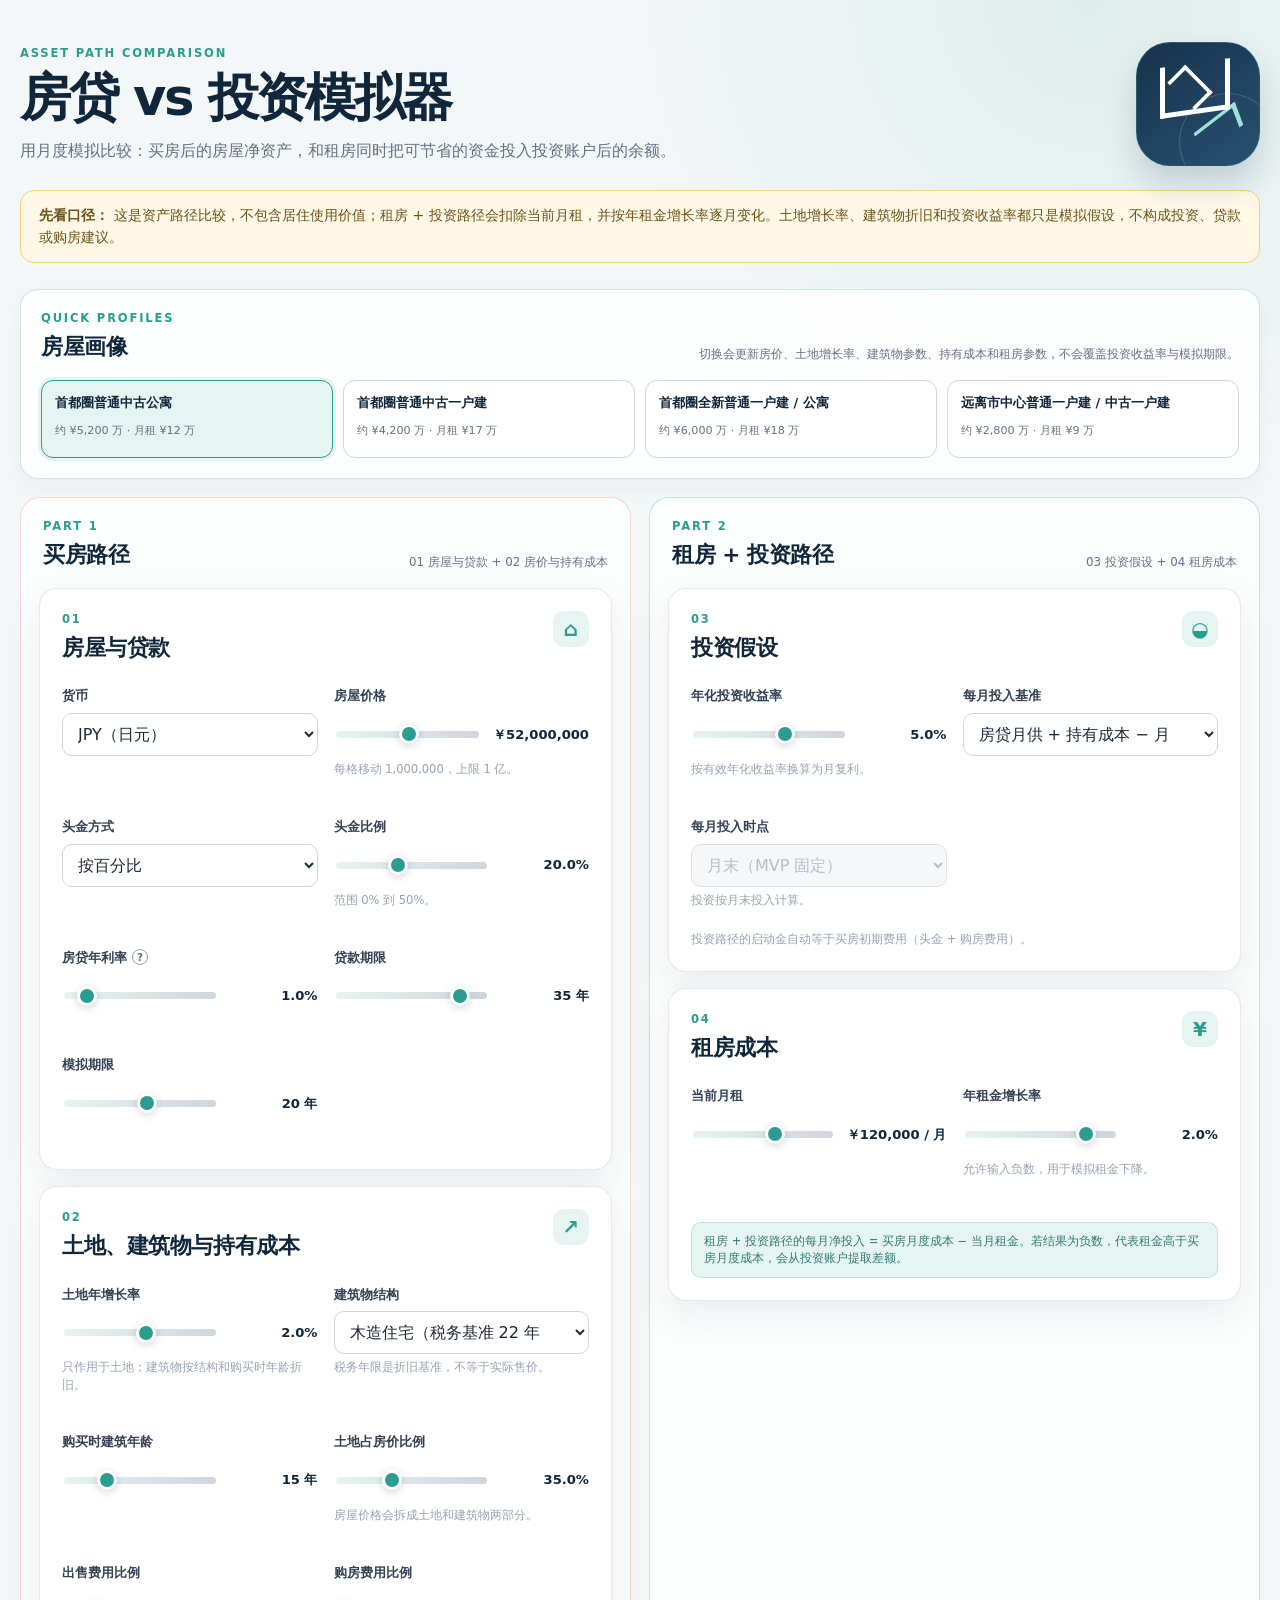
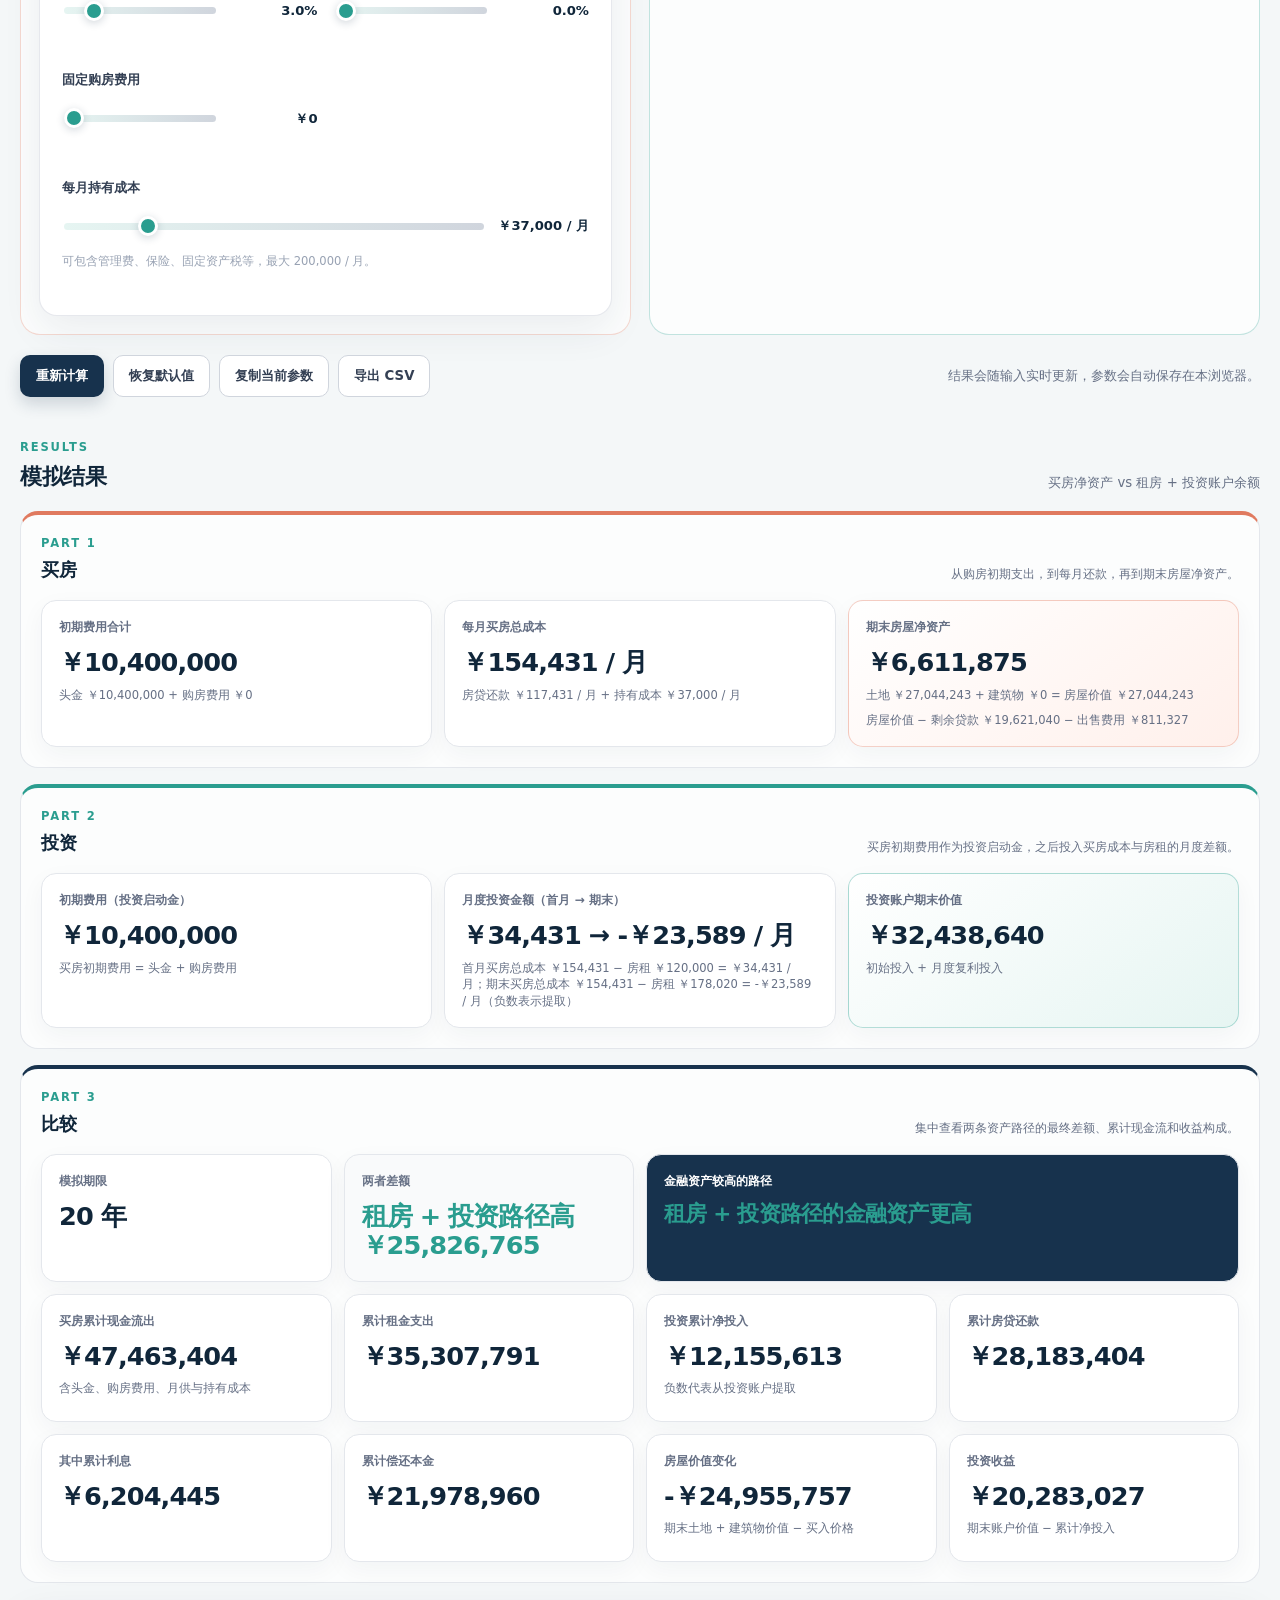
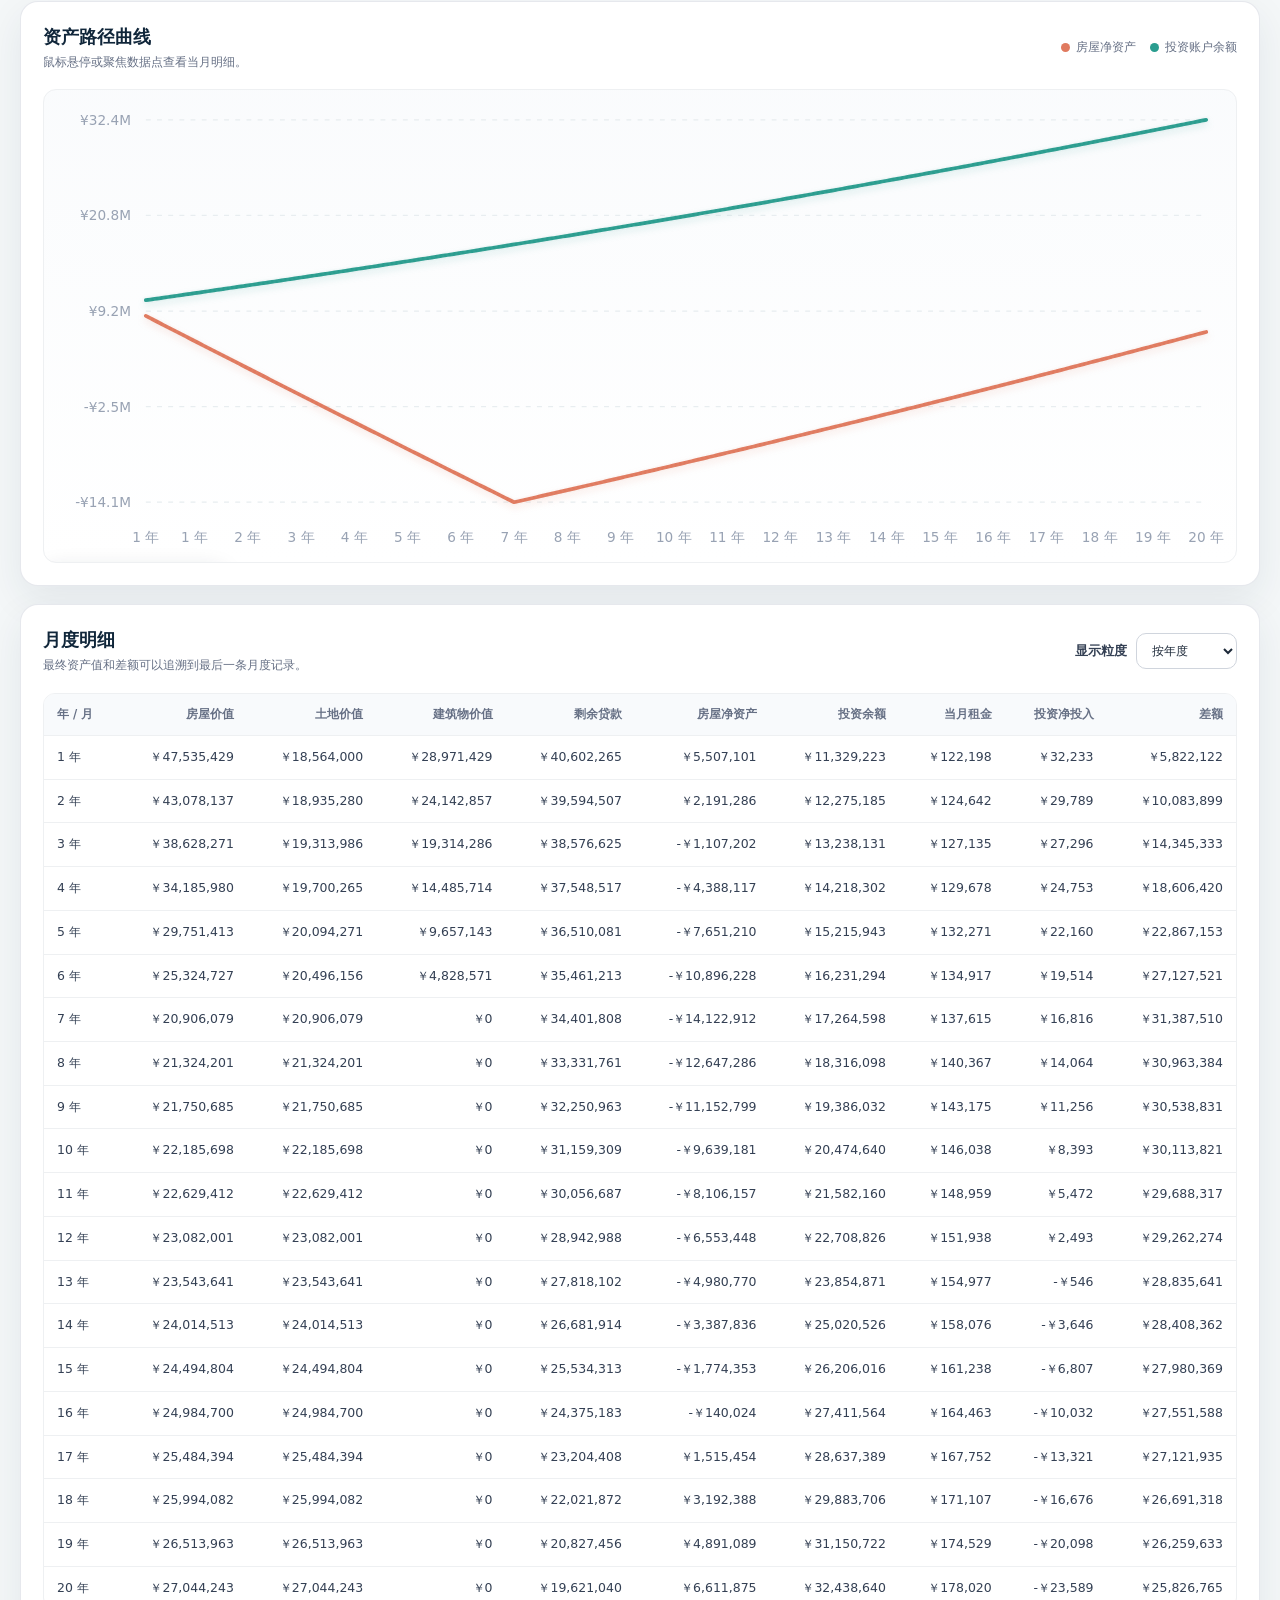
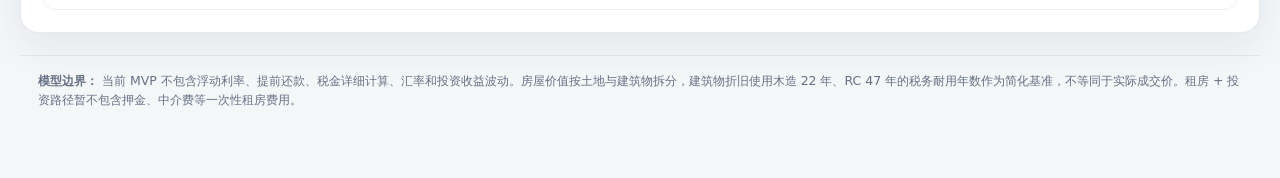
==== mortgage-investment-comparator/index.html @ 186bafa1 "Add initial styles for mortgage investment comparator application" ====
<!doctype html>
<html lang="zh-CN">
  <head>
    <meta charset="UTF-8" />
    <meta name="viewport" content="width=device-width, initial-scale=1" />
    <meta
      name="description"
      content="比较买房后房屋净资产与投资账户余额的月度模拟器。"
    />
    <title>房贷 vs 投资模拟器</title>
    <link rel="stylesheet" href="./styles.css" />
  </head>
  <body>
    <main class="app-shell">
      <header class="hero">
        <div>
          <p class="eyebrow">ASSET PATH COMPARISON</p>
          <h1>房贷 vs 投资模拟器</h1>
          <p class="hero-copy">
            用月度模拟比较：买房后的房屋净资产，和租房同时把可节省的资金投入投资账户后的余额。
          </p>
        </div>
        <div class="hero-mark" aria-hidden="true">
          <span class="hero-mark-house"></span>
          <span class="hero-mark-chart"></span>
        </div>
      </header>

      <section class="notice" aria-label="使用说明">
        <strong>先看口径：</strong>
        这是资产路径比较，不包含居住使用价值；租房 + 投资路径会扣除当前月租，并按年租金增长率逐月变化。土地增长率、建筑物折旧和投资收益率都只是模拟假设，不构成投资、贷款或购房建议。
      </section>

      <section class="profile-panel" aria-labelledby="profile-heading">
        <div class="profile-heading">
          <div>
            <p class="section-kicker">QUICK PROFILES</p>
            <h2 id="profile-heading">房屋画像</h2>
          </div>
          <p>切换会更新房价、土地增长率、建筑物参数、持有成本和租房参数，不会覆盖投资收益率与模拟期限。</p>
        </div>
        <div class="profile-buttons">
          <button class="profile-button active" type="button" data-profile-id="metro-used-condo">
            <strong>首都圈普通中古公寓</strong>
            <small>约 ¥5,200 万 · 月租 ¥12 万</small>
          </button>
          <button class="profile-button" type="button" data-profile-id="metro-used-house">
            <strong>首都圈普通中古一户建</strong>
            <small>约 ¥4,200 万 · 月租 ¥17 万</small>
          </button>
          <button class="profile-button" type="button" data-profile-id="metro-new-home">
            <strong>首都圈全新普通一户建 / 公寓</strong>
            <small>约 ¥6,000 万 · 月租 ¥18 万</small>
          </button>
          <button class="profile-button" type="button" data-profile-id="outer-suburban-house">
            <strong>远离市中心普通一户建 / 中古一户建</strong>
            <small>约 ¥2,800 万 · 月租 ¥9 万</small>
          </button>
        </div>
      </section>

      <form id="simulator-form" class="simulator-form" novalidate>
        <div class="comparison-grid">
          <section class="comparison-part comparison-part-buy">
            <div class="comparison-part-heading">
              <div>
                <p class="section-kicker">PART 1</p>
                <h2>买房路径</h2>
              </div>
              <p>01 房屋与贷款 + 02 房价与持有成本</p>
            </div>
            <div class="part-panels">
          <section class="panel">
            <div class="panel-heading">
              <div>
                <p class="section-kicker">01</p>
                <h2>房屋与贷款</h2>
              </div>
              <span class="panel-icon" aria-hidden="true">⌂</span>
            </div>

            <div class="field-grid two-columns">
              <div class="field">
                <label for="currency">货币</label>
                <select id="currency">
                  <option value="JPY">JPY（日元）</option>
                  <option value="USD">USD（美元）</option>
                  <option value="EUR">EUR（欧元）</option>
                </select>
                <p class="field-error" id="error-currency"></p>
              </div>

              <div class="field">
                <label for="housePrice">房屋价格</label>
                <div class="range-control">
                  <input id="housePrice" type="range" min="1000000" max="100000000" step="1000000" value="52000000" />
                  <output id="housePrice-output">¥52,000,000</output>
                </div>
                <p class="field-hint">每格移动 1,000,000，上限 1 亿。</p>
                <p class="field-error" id="error-housePrice"></p>
              </div>

              <div class="field">
                <label for="downPaymentMode">头金方式</label>
                <select id="downPaymentMode">
                  <option value="percentage">按百分比</option>
                  <option value="fixed">固定金额</option>
                </select>
                <p class="field-error" id="error-downPaymentMode"></p>
              </div>

              <div class="field" id="percentage-field">
                <label for="downPaymentPercentage">头金比例</label>
                <div class="range-control">
                  <input id="downPaymentPercentage" type="range" min="0" max="50" step="1" value="20" />
                  <output id="downPaymentPercentage-output">20%</output>
                </div>
                <p class="field-hint">范围 0% 到 50%。</p>
                <p class="field-error" id="error-downPaymentPercentage"></p>
              </div>

              <div class="field hidden" id="fixed-field">
                <label for="downPaymentAmount">头金金额</label>
                <div class="range-control">
                  <input id="downPaymentAmount" type="range" min="0" max="500000000" step="1000000" value="10000000" disabled />
                  <output id="downPaymentAmount-output">¥10,000,000</output>
                </div>
                <p class="field-error" id="error-downPaymentAmount"></p>
              </div>

              <div class="field">
                <label for="mortgageAnnualRate">
                  房贷年利率
                  <span class="help" title="按常见名义年利率处理：月利率 = 年利率 ÷ 12。">?</span>
                </label>
                <div class="range-control">
                  <input id="mortgageAnnualRate" type="range" min="0" max="10" step="0.1" value="1" />
                  <output id="mortgageAnnualRate-output">1.0%</output>
                </div>
                <p class="field-error" id="error-mortgageAnnualRate"></p>
              </div>

              <div class="field">
                <label for="loanTermYears">贷款期限</label>
                <div class="range-control">
                  <input id="loanTermYears" type="range" min="1" max="40" step="1" value="35" />
                  <output id="loanTermYears-output">35 年</output>
                </div>
                <p class="field-error" id="error-loanTermYears"></p>
              </div>

              <div class="field">
                <label for="horizonYears">模拟期限</label>
                <div class="range-control">
                  <input id="horizonYears" type="range" min="1" max="40" step="1" value="20" />
                  <output id="horizonYears-output">20 年</output>
                </div>
                <p class="field-error" id="error-horizonYears"></p>
              </div>
            </div>
          </section>

          <section class="panel">
            <div class="panel-heading">
              <div>
                <p class="section-kicker">02</p>
                <h2>土地、建筑物与持有成本</h2>
              </div>
              <span class="panel-icon" aria-hidden="true">↗</span>
            </div>

            <div class="field-grid two-columns">
              <div class="field">
                <label for="landAnnualGrowthRate">土地年增长率</label>
                <div class="range-control">
                  <input id="landAnnualGrowthRate" type="range" min="-20" max="20" step="0.1" value="2" />
                  <output id="landAnnualGrowthRate-output">2.0%</output>
                </div>
                <p class="field-hint">只作用于土地；建筑物按结构和购买时年龄折旧。</p>
                <p class="field-error" id="error-landAnnualGrowthRate"></p>
              </div>

              <div class="field">
                <label for="buildingStructure">建筑物结构</label>
                <select id="buildingStructure">
                  <option value="wood">木造住宅（税务基准 22 年）</option>
                  <option value="rc">RC 住宅（税务基准 47 年）</option>
                </select>
                <p class="field-hint">税务年限是折旧基准，不等于实际售价。</p>
                <p class="field-error" id="error-buildingStructure"></p>
              </div>

              <div class="field">
                <label for="buildingAgeYears">购买时建筑年龄</label>
                <div class="range-control">
                  <input id="buildingAgeYears" type="range" min="0" max="60" step="1" value="15" />
                  <output id="buildingAgeYears-output">15 年</output>
                </div>
                <p class="field-error" id="error-buildingAgeYears"></p>
              </div>

              <div class="field">
                <label for="landSharePercentage">土地占房价比例</label>
                <div class="range-control">
                  <input id="landSharePercentage" type="range" min="0" max="100" step="1" value="35" />
                  <output id="landSharePercentage-output">35.0%</output>
                </div>
                <p class="field-hint">房屋价格会拆成土地和建筑物两部分。</p>
                <p class="field-error" id="error-landSharePercentage"></p>
              </div>

              <div class="field">
                <label for="sellingFeeRate">出售费用比例</label>
                <div class="range-control">
                  <input id="sellingFeeRate" type="range" min="0" max="20" step="0.1" value="3" />
                  <output id="sellingFeeRate-output">3.0%</output>
                </div>
                <p class="field-error" id="error-sellingFeeRate"></p>
              </div>

              <div class="field">
                <label for="purchaseFeeRate">购房费用比例</label>
                <div class="range-control">
                  <input id="purchaseFeeRate" type="range" min="0" max="20" step="0.1" value="0" />
                  <output id="purchaseFeeRate-output">0.0%</output>
                </div>
                <p class="field-error" id="error-purchaseFeeRate"></p>
              </div>

              <div class="field">
                <label for="purchaseFeeFixed">固定购房费用</label>
                <div class="range-control">
                  <input id="purchaseFeeFixed" type="range" min="0" max="50000000" step="100000" value="0" />
                  <output id="purchaseFeeFixed-output">¥0</output>
                </div>
                <p class="field-error" id="error-purchaseFeeFixed"></p>
              </div>

              <div class="field field-wide">
                <label for="monthlyOwnerCost">每月持有成本</label>
                <div class="range-control">
                  <input id="monthlyOwnerCost" type="range" min="0" max="200000" step="1000" value="37000" />
                  <output id="monthlyOwnerCost-output">¥37,000 / 月</output>
                </div>
                <p class="field-hint">可包含管理费、保险、固定资产税等，最大 200,000 / 月。</p>
                <p class="field-error" id="error-monthlyOwnerCost"></p>
              </div>
            </div>
          </section>

          </div>
        </section>
        <section class="comparison-part comparison-part-rent">
          <div class="comparison-part-heading">
            <div>
              <p class="section-kicker">PART 2</p>
              <h2>租房 + 投资路径</h2>
            </div>
            <p>03 投资假设 + 04 租房成本</p>
          </div>
          <div class="part-panels">
          <section class="panel">
            <div class="panel-heading">
              <div>
                <p class="section-kicker">03</p>
                <h2>投资假设</h2>
              </div>
              <span class="panel-icon" aria-hidden="true">◒</span>
            </div>

            <div class="field-grid two-columns">
              <div class="field">
                <label for="investmentAnnualReturnRate">年化投资收益率</label>
                <div class="range-control">
                  <input id="investmentAnnualReturnRate" type="range" min="-20" max="20" step="0.1" value="5" />
                  <output id="investmentAnnualReturnRate-output">5.0%</output>
                </div>
                <p class="field-hint">按有效年化收益率换算为月复利。</p>
                <p class="field-error" id="error-investmentAnnualReturnRate"></p>
              </div>

              <div class="field">
                <label for="monthlyContributionBasis">每月投入基准</label>
                <select id="monthlyContributionBasis">
                  <option value="mortgage-plus-owner-cost">房贷月供 + 持有成本 − 月租（推荐）</option>
                  <option value="mortgage-only">房贷月供 − 月租</option>
                  <option value="custom">自定义净投入（不自动扣租金）</option>
                </select>
                <p class="field-error" id="error-monthlyContributionBasis"></p>
              </div>

              <div class="field hidden" id="custom-contribution-field">
                <label for="customMonthlyContribution">自定义月投入</label>
                <div class="range-control">
                  <input id="customMonthlyContribution" type="range" min="0" max="3000000" step="1000" value="0" disabled />
                  <output id="customMonthlyContribution-output">¥0 / 月</output>
                </div>
                <p class="field-error" id="error-customMonthlyContribution"></p>
              </div>

              <div class="field">
                <label for="investmentTiming">每月投入时点</label>
                <select id="investmentTiming" disabled>
                  <option value="month-end">月末（MVP 固定）</option>
                </select>
                <p class="field-hint">投资按月末投入计算。</p>
              </div>

              <p class="field-hint field-wide">
                投资路径的启动金自动等于买房初期费用（头金 + 购房费用）。
              </p>
            </div>
          </section>

          <section class="panel">
            <div class="panel-heading">
              <div>
                <p class="section-kicker">04</p>
                <h2>租房成本</h2>
              </div>
              <span class="panel-icon" aria-hidden="true">¥</span>
            </div>

            <div class="field-grid two-columns">
              <div class="field">
                <label for="monthlyRent">当前月租</label>
                <div class="range-control">
                  <input id="monthlyRent" type="range" min="0" max="200000" step="1000" value="120000" />
                  <output id="monthlyRent-output">¥120,000 / 月</output>
                </div>
                <p class="field-error" id="error-monthlyRent"></p>
              </div>

              <div class="field">
                <label for="rentAnnualGrowthRate">年租金增长率</label>
                <div class="range-control">
                  <input id="rentAnnualGrowthRate" type="range" min="-100" max="20" step="0.1" value="2" />
                  <output id="rentAnnualGrowthRate-output">2.0%</output>
                </div>
                <p class="field-hint">允许输入负数，用于模拟租金下降。</p>
                <p class="field-error" id="error-rentAnnualGrowthRate"></p>
              </div>

              <p class="field-hint field-wide rent-model-hint">
                租房 + 投资路径的每月净投入 = 买房月度成本 − 当月租金。若结果为负数，代表租金高于买房月度成本，会从投资账户提取差额。
              </p>
            </div>
          </section>
        </div>
        </section>
      </div>

        <div class="form-actions">
          <div class="action-buttons">
            <button class="button button-primary" type="submit">重新计算</button>
            <button class="button button-secondary" id="reset-button" type="button">恢复默认值</button>
            <button class="button button-secondary" id="copy-button" type="button">复制当前参数</button>
            <button class="button button-secondary" id="export-button" type="button">导出 CSV</button>
          </div>
          <p id="form-status" class="form-status" role="status">结果会随输入实时更新，参数会自动保存在本浏览器。</p>
        </div>
      </form>

      <section class="results-section" aria-live="polite">
        <div class="section-title-row">
          <div>
            <p class="section-kicker">RESULTS</p>
            <h2>模拟结果</h2>
          </div>
          <p class="result-caption">买房净资产 vs 租房 + 投资账户余额</p>
        </div>

        <div class="result-groups">
          <section class="result-group result-group-buy" aria-labelledby="buy-result-heading">
            <div class="result-group-heading">
              <div>
                <p class="section-kicker">PART 1</p>
                <h3 id="buy-result-heading">买房</h3>
              </div>
              <p>从购房初期支出，到每月还款，再到期末房屋净资产。</p>
            </div>
            <div class="summary-grid">
              <article class="summary-card">
                <span class="summary-label">初期费用合计</span>
                <strong class="summary-value" id="summary-initial-expenses">—</strong>
                <small>
                  头金 <span id="summary-down-payment">—</span>
                  + 购房费用 <span id="summary-purchase-fees">—</span>
                </small>
              </article>
              <article class="summary-card">
                <span class="summary-label">每月买房总成本</span>
                <strong class="summary-value" id="summary-monthly-buy-cost">—</strong>
                <small>
                  房贷还款 <span id="summary-monthly-payment">—</span>
                  + 持有成本 <span id="summary-monthly-owner-cost">—</span>
                </small>
              </article>
              <article class="summary-card summary-card-house">
                <span class="summary-label">期末房屋净资产</span>
                <strong class="summary-value" id="summary-home-equity">—</strong>
                <small>
                  土地 <span id="summary-final-land-value">—</span>
                  + 建筑物 <span id="summary-final-building-value">—</span>
                  = 房屋价值 <span id="summary-house-value">—</span>
                </small>
                <small>
                  房屋价值 − 剩余贷款 <span id="summary-final-loan">—</span>
                  − 出售费用 <span id="summary-final-selling-cost">—</span>
                </small>
              </article>
            </div>
          </section>

          <section class="result-group result-group-investment" aria-labelledby="investment-result-heading">
            <div class="result-group-heading">
              <div>
                <p class="section-kicker">PART 2</p>
                <h3 id="investment-result-heading">投资</h3>
              </div>
              <p>买房初期费用作为投资启动金，之后投入买房成本与房租的月度差额。</p>
            </div>
            <div class="summary-grid">
              <article class="summary-card">
                <span class="summary-label">初期费用（投资启动金）</span>
                <strong class="summary-value" id="summary-initial-investment">—</strong>
                <small>买房初期费用 = 头金 + 购房费用</small>
              </article>
              <article class="summary-card">
                <span class="summary-label">月度投资金额（首月 → 期末）</span>
                <strong class="summary-value" id="summary-investment-contribution-range">—</strong>
                <small id="summary-investment-contribution-breakdown">—</small>
              </article>
              <article class="summary-card summary-card-investment">
                <span class="summary-label">投资账户期末价值</span>
                <strong class="summary-value" id="summary-investment-balance">—</strong>
                <small>初始投入 + 月度复利投入</small>
              </article>
            </div>
          </section>

          <section class="result-group result-group-compare" aria-labelledby="compare-result-heading">
            <div class="result-group-heading">
              <div>
                <p class="section-kicker">PART 3</p>
                <h3 id="compare-result-heading">比较</h3>
              </div>
              <p>集中查看两条资产路径的最终差额、累计现金流和收益构成。</p>
            </div>
            <div class="summary-grid">
              <article class="summary-card">
                <span class="summary-label">模拟期限</span>
                <strong class="summary-value" id="summary-horizon">—</strong>
              </article>
              <article class="summary-card summary-card-difference">
                <span class="summary-label">两者差额</span>
                <strong class="summary-value" id="summary-difference">—</strong>
              </article>
              <article class="summary-card summary-card-winner">
                <span class="summary-label">金融资产较高的路径</span>
                <strong class="summary-value" id="summary-winner">—</strong>
              </article>
              <article class="summary-card">
                <span class="summary-label">买房累计现金流出</span>
                <strong class="summary-value" id="summary-total-buy-outflow">—</strong>
                <small>含头金、购房费用、月供与持有成本</small>
              </article>
              <article class="summary-card">
                <span class="summary-label">累计租金支出</span>
                <strong class="summary-value" id="summary-total-rent">—</strong>
              </article>
              <article class="summary-card">
                <span class="summary-label">投资累计净投入</span>
                <strong class="summary-value" id="summary-total-investment">—</strong>
                <small>负数代表从投资账户提取</small>
              </article>
              <article class="summary-card">
                <span class="summary-label">累计房贷还款</span>
                <strong class="summary-value" id="summary-total-mortgage-paid">—</strong>
              </article>
              <article class="summary-card">
                <span class="summary-label">其中累计利息</span>
                <strong class="summary-value" id="summary-total-interest-paid">—</strong>
              </article>
              <article class="summary-card">
                <span class="summary-label">累计偿还本金</span>
                <strong class="summary-value" id="summary-total-principal-paid">—</strong>
              </article>
              <article class="summary-card">
                <span class="summary-label">房屋价值变化</span>
                <strong class="summary-value" id="summary-house-appreciation">—</strong>
                <small>期末土地 + 建筑物价值 − 买入价格</small>
              </article>
              <article class="summary-card">
                <span class="summary-label">投资收益</span>
                <strong class="summary-value" id="summary-investment-gain">—</strong>
                <small>期末账户价值 − 累计净投入</small>
              </article>
            </div>
          </section>
        </div>

        <section class="panel chart-panel">
          <div class="section-title-row compact">
            <div>
              <h3>资产路径曲线</h3>
              <p class="panel-subtitle">鼠标悬停或聚焦数据点查看当月明细。</p>
            </div>
            <div class="legend" aria-label="图表图例">
              <span><i class="legend-dot house"></i>房屋净资产</span>
              <span><i class="legend-dot investment"></i>投资账户余额</span>
            </div>
          </div>
          <div class="chart-frame" id="chart-frame">
            <svg id="comparison-chart" role="img" aria-label="资产路径比较折线图"></svg>
            <div id="chart-tooltip" class="chart-tooltip" hidden></div>
          </div>
        </section>

        <section class="panel detail-panel">
          <div class="section-title-row compact">
            <div>
              <h3>月度明细</h3>
              <p class="panel-subtitle">最终资产值和差额可以追溯到最后一条月度记录。</p>
            </div>
            <label class="table-switch">
              <span>显示粒度</span>
              <select id="table-range">
                <option value="yearly">按年度</option>
                <option value="monthly">按月度</option>
              </select>
            </label>
          </div>
          <div class="table-wrap">
            <table>
              <thead>
                <tr>
                  <th>年 / 月</th>
                  <th>房屋价值</th>
                  <th>土地价值</th>
                  <th>建筑物价值</th>
                  <th>剩余贷款</th>
                  <th>房屋净资产</th>
                  <th>投资余额</th>
                  <th>当月租金</th>
                  <th>投资净投入</th>
                  <th>差额</th>
                </tr>
              </thead>
              <tbody id="detail-table-body">
                <tr>
                  <td class="table-empty" colspan="10">输入有效参数后显示月度明细</td>
                </tr>
              </tbody>
            </table>
          </div>
        </section>
      </section>

      <footer class="footer-note">
        <strong>模型边界：</strong>
        当前 MVP 不包含浮动利率、提前还款、税金详细计算、汇率和投资收益波动。房屋价值按土地与建筑物拆分，建筑物折旧使用木造 22 年、RC 47 年的税务耐用年数作为简化基准，不等同于实际成交价。租房 + 投资路径暂不包含押金、中介费等一次性租房费用。
      </footer>
    </main>

    <script src="./calculator.js"></script>
    <script src="./app.js"></script>
  </body>
</html>
---- mortgage-investment-comparator/styles.css ----
:root {
  color-scheme: light;
  --ink: #1d2939;
  --muted: #667085;
  --soft-muted: #98a2b3;
  --line: #e4e7ec;
  --surface: #ffffff;
  --canvas: #f4f7f8;
  --navy: #17324d;
  --navy-dark: #10263a;
  --teal: #2a9d8f;
  --teal-soft: #e6f5f2;
  --orange: #e07a5f;
  --orange-soft: #fff0eb;
  --yellow-soft: #fff8e7;
  --yellow-line: #f4cf73;
  --danger: #c2413a;
  --shadow: 0 14px 38px rgba(20, 48, 73, 0.08);
}

* {
  box-sizing: border-box;
}

html {
  min-width: 320px;
  background: var(--canvas);
}

body {
  margin: 0;
  color: var(--ink);
  background:
    radial-gradient(circle at 85% 0%, rgba(42, 157, 143, 0.1), transparent 30rem),
    var(--canvas);
  font-family:
    Inter, "Noto Sans SC", "Microsoft YaHei", "PingFang SC", system-ui, sans-serif;
  line-height: 1.5;
}

button,
input,
select {
  font: inherit;
}

button,
select {
  cursor: pointer;
}

button:focus-visible,
input:focus-visible,
select:focus-visible,
.chart-point:focus-visible {
  outline: 3px solid rgba(42, 157, 143, 0.35);
  outline-offset: 2px;
}

.app-shell {
  width: min(1240px, calc(100% - 32px));
  margin: 0 auto;
  padding: 42px 0 52px;
}

.hero {
  display: flex;
  align-items: center;
  justify-content: space-between;
  gap: 32px;
  margin-bottom: 24px;
}

.eyebrow,
.section-kicker {
  margin: 0 0 8px;
  color: var(--teal);
  font-size: 0.72rem;
  font-weight: 800;
  letter-spacing: 0.16em;
}

h1,
h2,
h3,
p {
  margin-top: 0;
}

h1 {
  max-width: 720px;
  margin-bottom: 14px;
  color: var(--navy-dark);
  font-size: clamp(2rem, 4vw, 3.5rem);
  letter-spacing: -0.045em;
  line-height: 1.08;
}

h2 {
  margin-bottom: 0;
  color: var(--navy-dark);
  font-size: 1.35rem;
  letter-spacing: -0.02em;
}

h3 {
  margin-bottom: 4px;
  color: var(--navy-dark);
  font-size: 1.1rem;
}

.hero-copy {
  max-width: 760px;
  margin-bottom: 0;
  color: var(--muted);
  font-size: 1rem;
}

.hero-mark {
  position: relative;
  flex: 0 0 124px;
  width: 124px;
  height: 124px;
  overflow: hidden;
  border: 1px solid rgba(42, 157, 143, 0.28);
  border-radius: 34px;
  background: linear-gradient(145deg, var(--navy), #28516f);
  box-shadow: 0 18px 32px rgba(23, 50, 77, 0.18);
}

.hero-mark::before,
.hero-mark::after {
  position: absolute;
  content: "";
}

.hero-mark::before {
  right: -18px;
  bottom: -26px;
  width: 96px;
  height: 96px;
  border: 1px solid rgba(255, 255, 255, 0.17);
  border-radius: 50%;
}

.hero-mark::after {
  top: 20px;
  left: 23px;
  width: 60px;
  height: 46px;
  border: 5px solid #ffffff;
  border-top: 0;
  transform: skewY(-8deg);
}

.hero-mark-house {
  position: absolute;
  top: 27px;
  left: 26px;
  z-index: 1;
  width: 54px;
  height: 35px;
  border: 5px solid #ffffff;
  border-bottom: 0;
  transform: rotate(45deg) scale(0.72);
}

.hero-mark-chart {
  position: absolute;
  right: 19px;
  bottom: 22px;
  width: 43px;
  height: 28px;
  border-top: 4px solid #9be3d6;
  border-right: 4px solid #9be3d6;
  transform: skewY(-24deg) rotate(-18deg);
}

.notice {
  margin-bottom: 26px;
  padding: 14px 18px;
  border: 1px solid var(--yellow-line);
  border-radius: 14px;
  color: #6b5318;
  background: var(--yellow-soft);
  font-size: 0.9rem;
}

.profile-panel {
  margin-bottom: 18px;
  padding: 20px;
  border: 1px solid rgba(42, 157, 143, 0.24);
  border-radius: 18px;
  background: rgba(255, 255, 255, 0.82);
  box-shadow: 0 8px 24px rgba(20, 48, 73, 0.045);
}

.profile-heading {
  display: flex;
  align-items: flex-end;
  justify-content: space-between;
  gap: 18px;
  margin-bottom: 16px;
}

.profile-heading .section-kicker {
  margin-bottom: 4px;
}

.profile-heading p:last-child {
  max-width: 580px;
  margin: 0;
  color: var(--muted);
  font-size: 0.78rem;
  text-align: right;
}

.profile-buttons {
  display: grid;
  grid-template-columns: repeat(4, minmax(0, 1fr));
  gap: 10px;
}

.profile-button {
  display: grid;
  min-height: 78px;
  gap: 6px;
  padding: 12px 13px;
  border: 1px solid #d0d5dd;
  border-radius: 12px;
  color: #344054;
  background: #ffffff;
  text-align: left;
  transition:
    border-color 160ms ease,
    background 160ms ease,
    transform 160ms ease,
    box-shadow 160ms ease;
}

.profile-button:hover {
  border-color: var(--teal);
  transform: translateY(-1px);
}

.profile-button.active {
  border-color: var(--teal);
  background: var(--teal-soft);
  box-shadow: 0 0 0 3px rgba(42, 157, 143, 0.1);
}

.profile-button strong {
  color: var(--navy-dark);
  font-size: 0.8rem;
}

.profile-button small {
  color: var(--muted);
  font-size: 0.7rem;
}

.comparison-grid {
  display: grid;
  grid-template-columns: repeat(2, minmax(0, 1fr));
  gap: 18px;
}

.comparison-part {
  min-width: 0;
  padding: 18px;
  border: 1px solid rgba(228, 231, 236, 0.92);
  border-radius: 20px;
  background: rgba(255, 255, 255, 0.72);
}

.comparison-part-buy {
  border-color: rgba(224, 122, 95, 0.28);
}

.comparison-part-rent {
  border-color: rgba(42, 157, 143, 0.28);
}

.comparison-part-heading {
  display: flex;
  align-items: flex-end;
  justify-content: space-between;
  gap: 14px;
  margin: 2px 4px 16px;
}

.comparison-part-heading .section-kicker {
  margin-bottom: 4px;
}

.comparison-part-heading p:last-child {
  max-width: 220px;
  margin: 0;
  color: var(--muted);
  font-size: 0.74rem;
  text-align: right;
}

.part-panels {
  display: grid;
  gap: 16px;
}

.panel {
  border: 1px solid rgba(228, 231, 236, 0.92);
  border-radius: 18px;
  background: var(--surface);
  box-shadow: var(--shadow);
}

.part-panels .panel {
  padding: 22px;
}

.panel-heading,
.section-title-row {
  display: flex;
  align-items: flex-start;
  justify-content: space-between;
  gap: 16px;
}

.panel-heading {
  margin-bottom: 22px;
}

.panel-heading .section-kicker {
  margin-bottom: 4px;
}

.panel-icon {
  display: grid;
  width: 36px;
  height: 36px;
  place-items: center;
  border-radius: 11px;
  color: var(--teal);
  background: var(--teal-soft);
  font-size: 1.25rem;
  font-weight: 800;
}

.field-grid {
  display: grid;
  gap: 16px;
}

.two-columns {
  grid-template-columns: repeat(2, minmax(0, 1fr));
}

.field-wide {
  grid-column: 1 / -1;
}

.field {
  min-width: 0;
}

.field label,
.table-switch span {
  display: flex;
  align-items: center;
  gap: 5px;
  margin-bottom: 7px;
  color: #344054;
  font-size: 0.82rem;
  font-weight: 700;
}

input,
select {
  width: 100%;
  min-height: 43px;
  border: 1px solid #d0d5dd;
  border-radius: 10px;
  color: var(--ink);
  background: #ffffff;
  transition:
    border-color 160ms ease,
    box-shadow 160ms ease;
}

input {
  padding: 9px 11px;
}

select {
  padding: 9px 32px 9px 11px;
}

input:hover,
select:hover {
  border-color: #98a2b3;
}

input:focus,
select:focus {
  border-color: var(--teal);
  box-shadow: 0 0 0 4px rgba(42, 157, 143, 0.12);
  outline: 0;
}

input:disabled,
select:disabled {
  cursor: not-allowed;
  color: var(--soft-muted);
  background: #f2f4f7;
}

.range-control {
  display: flex;
  align-items: center;
  gap: 12px;
  min-height: 43px;
}

.range-control input[type="range"] {
  flex: 1 1 auto;
  width: auto;
  min-width: 0;
  min-height: 7px;
  height: 7px;
  padding: 0;
  border: 0;
  border-radius: 999px;
  background: linear-gradient(90deg, var(--teal-soft), #d0d5dd);
  box-shadow: none;
  accent-color: var(--teal);
  appearance: none;
}

.range-control input[type="range"]:hover {
  border-color: transparent;
}

.range-control input[type="range"]:focus {
  border-color: transparent;
  box-shadow: none;
  outline: 0;
}

.range-control input[type="range"]::-webkit-slider-thumb {
  width: 20px;
  height: 20px;
  border: 3px solid #ffffff;
  border-radius: 50%;
  background: var(--teal);
  box-shadow: 0 2px 8px rgba(23, 50, 77, 0.2);
  cursor: grab;
  appearance: none;
}

.range-control input[type="range"]::-webkit-slider-thumb:active {
  cursor: grabbing;
}

.range-control input[type="range"]::-moz-range-thumb {
  width: 15px;
  height: 15px;
  border: 3px solid #ffffff;
  border-radius: 50%;
  background: var(--teal);
  box-shadow: 0 2px 8px rgba(23, 50, 77, 0.2);
  cursor: grab;
}

.range-control input[type="range"]:disabled {
  cursor: not-allowed;
  opacity: 0.55;
}

.range-control output {
  flex: 0 0 auto;
  min-width: 88px;
  color: var(--navy-dark);
  font-size: 0.82rem;
  font-weight: 750;
  text-align: right;
  white-space: nowrap;
}

.range-control input[type="range"]:disabled + output {
  color: var(--soft-muted);
}

.input-with-unit {
  position: relative;
}

.input-with-unit input {
  padding-right: 74px;
}

.input-with-unit span {
  position: absolute;
  top: 50%;
  right: 11px;
  color: var(--soft-muted);
  font-size: 0.75rem;
  pointer-events: none;
  transform: translateY(-50%);
}

.field-hint,
.field-error,
.summary-card small,
.panel-subtitle {
  font-size: 0.72rem;
}

.field-hint {
  min-height: 18px;
  margin: 5px 0 0;
  color: var(--soft-muted);
}

.rent-model-hint {
  padding: 10px 12px;
  border: 1px solid rgba(42, 157, 143, 0.2);
  border-radius: 10px;
  color: #317b72;
  background: var(--teal-soft);
}

.field-error {
  min-height: 18px;
  margin: 4px 0 0;
  color: var(--danger);
}

.help {
  display: inline-grid;
  width: 16px;
  height: 16px;
  place-items: center;
  border: 1px solid #98a2b3;
  border-radius: 50%;
  color: #667085;
  font-size: 0.65rem;
  cursor: help;
}

.checkbox-field {
  display: flex;
  align-items: flex-start;
  gap: 10px;
  padding: 13px 14px;
  border: 1px solid #e4e7ec;
  border-radius: 12px;
  background: #fafafa;
  cursor: pointer;
}

.checkbox-field input {
  flex: 0 0 auto;
  width: 18px;
  min-height: 18px;
  margin: 2px 0 0;
  accent-color: var(--teal);
}

.checkbox-field span {
  display: grid;
  gap: 3px;
}

.checkbox-field strong {
  color: #344054;
  font-size: 0.83rem;
}

.checkbox-field small {
  color: var(--muted);
  font-size: 0.73rem;
}

.hidden {
  display: none !important;
}

.form-actions {
  display: flex;
  align-items: center;
  justify-content: space-between;
  gap: 18px;
  margin: 20px 0 42px;
}

.action-buttons {
  display: flex;
  flex-wrap: wrap;
  gap: 9px;
}

.button {
  min-height: 42px;
  padding: 9px 15px;
  border: 1px solid transparent;
  border-radius: 10px;
  font-size: 0.83rem;
  font-weight: 750;
  transition:
    transform 160ms ease,
    box-shadow 160ms ease,
    background 160ms ease;
}

.button:hover {
  transform: translateY(-1px);
}

.button-primary {
  color: #ffffff;
  background: var(--navy);
  box-shadow: 0 7px 16px rgba(23, 50, 77, 0.18);
}

.button-primary:hover {
  background: var(--navy-dark);
}

.button-secondary {
  border-color: #d0d5dd;
  color: #344054;
  background: #ffffff;
}

.button-secondary:hover {
  background: #f8fafc;
}

.form-status {
  margin: 0;
  color: var(--muted);
  font-size: 0.8rem;
  text-align: right;
}

.results-section {
  display: grid;
  gap: 18px;
}

.section-title-row {
  align-items: end;
}

.section-title-row.compact {
  align-items: center;
  margin-bottom: 18px;
}

.section-title-row .section-kicker {
  margin-bottom: 5px;
}

.result-caption,
.panel-subtitle {
  margin: 0;
  color: var(--muted);
}

.result-caption {
  max-width: 340px;
  font-size: 0.83rem;
  text-align: right;
}

.result-groups {
  display: grid;
  gap: 16px;
}

.result-group {
  padding: 20px;
  border: 1px solid var(--line);
  border-radius: 18px;
  background: rgba(255, 255, 255, 0.76);
}

.result-group-buy {
  border-top: 4px solid var(--orange);
}

.result-group-investment {
  border-top: 4px solid var(--teal);
}

.result-group-compare {
  border-top: 4px solid var(--navy);
}

.result-group-heading {
  display: flex;
  align-items: end;
  justify-content: space-between;
  gap: 18px;
  margin-bottom: 16px;
}

.result-group-heading .section-kicker {
  margin-bottom: 4px;
}

.result-group-heading h3 {
  margin: 0;
  color: var(--navy-dark);
  font-size: 1.15rem;
}

.result-group-heading p:last-child {
  max-width: 560px;
  margin: 0;
  color: var(--muted);
  font-size: 0.78rem;
  text-align: right;
}

.summary-grid {
  display: grid;
  grid-template-columns: repeat(4, minmax(0, 1fr));
  gap: 12px;
}

.result-group-buy .summary-grid,
.result-group-investment .summary-grid {
  grid-template-columns: repeat(3, minmax(0, 1fr));
}

.summary-card {
  min-height: 128px;
  padding: 17px;
  border: 1px solid var(--line);
  border-radius: 15px;
  background: var(--surface);
  box-shadow: 0 8px 24px rgba(20, 48, 73, 0.045);
}

.summary-card-house {
  border-color: rgba(224, 122, 95, 0.35);
  background: linear-gradient(145deg, #ffffff, var(--orange-soft));
}

.summary-card-investment {
  border-color: rgba(42, 157, 143, 0.35);
  background: linear-gradient(145deg, #ffffff, var(--teal-soft));
}

.summary-card-difference {
  background: #f9fafb;
}

.summary-card-winner {
  grid-column: span 2;
  background: var(--navy);
}

.summary-card-winner .summary-label,
.summary-card-winner .summary-value,
.summary-card-winner small {
  color: #ffffff;
}

.summary-label {
  display: block;
  margin-bottom: 12px;
  color: var(--muted);
  font-size: 0.76rem;
  font-weight: 700;
}

.summary-value {
  display: block;
  color: var(--navy-dark);
  font-size: clamp(1.14rem, 2vw, 1.62rem);
  letter-spacing: -0.035em;
  line-height: 1.15;
}

.summary-card-winner .summary-value {
  font-size: clamp(1rem, 1.7vw, 1.35rem);
}

.summary-card small {
  display: block;
  margin-top: 9px;
  color: var(--muted);
  line-height: 1.45;
}

.summary-value.positive {
  color: var(--teal);
}

.summary-value.negative {
  color: var(--orange);
}

.summary-value.neutral {
  color: #667085;
}

.chart-panel,
.detail-panel {
  padding: 22px;
}

.legend {
  display: flex;
  flex-wrap: wrap;
  justify-content: flex-end;
  gap: 14px;
  color: var(--muted);
  font-size: 0.77rem;
}

.legend span {
  display: inline-flex;
  align-items: center;
  gap: 6px;
}

.legend-dot {
  display: inline-block;
  width: 9px;
  height: 9px;
  border-radius: 50%;
}

.legend-dot.house {
  background: var(--orange);
}

.legend-dot.investment {
  background: var(--teal);
}

.chart-frame {
  position: relative;
  min-height: 340px;
  overflow: hidden;
  border: 1px solid #eef0f2;
  border-radius: 13px;
  background:
    linear-gradient(180deg, rgba(248, 250, 252, 0.75), #ffffff),
    #ffffff;
}

#comparison-chart {
  display: block;
  width: 100%;
  height: auto;
  min-height: 340px;
}

.chart-grid-line {
  stroke: #e8edf0;
  stroke-dasharray: 4 5;
  stroke-width: 1;
}

.chart-axis-label {
  fill: #98a2b3;
  font-size: 11px;
  text-anchor: end;
}

.chart-axis-label-x {
  text-anchor: middle;
}

.chart-line {
  fill: none;
  stroke-linecap: round;
  stroke-linejoin: round;
  stroke-width: 3;
}

.chart-line-house {
  filter: drop-shadow(0 3px 3px rgba(224, 122, 95, 0.18));
}

.chart-line-investment {
  filter: drop-shadow(0 3px 3px rgba(42, 157, 143, 0.18));
}

.chart-point {
  cursor: crosshair;
  opacity: 0.02;
  stroke: #ffffff;
  stroke-width: 2;
  transition: opacity 120ms ease;
}

.chart-point:hover,
.chart-point:focus-visible {
  opacity: 1;
}

.chart-empty {
  fill: #98a2b3;
  font-size: 14px;
  text-anchor: middle;
}

.chart-tooltip {
  position: absolute;
  z-index: 2;
  display: grid;
  min-width: 180px;
  gap: 3px;
  padding: 10px 12px;
  border: 1px solid rgba(23, 50, 77, 0.12);
  border-radius: 10px;
  color: #ffffff;
  background: rgba(16, 38, 58, 0.95);
  box-shadow: 0 10px 24px rgba(16, 38, 58, 0.18);
  font-size: 0.72rem;
  pointer-events: none;
}

.chart-tooltip strong {
  margin-bottom: 3px;
  font-size: 0.78rem;
}

.table-switch {
  display: flex;
  align-items: center;
  gap: 9px;
}

.table-switch span {
  margin: 0;
  white-space: nowrap;
}

.table-switch select {
  min-height: 36px;
  padding-top: 6px;
  padding-bottom: 6px;
  font-size: 0.78rem;
}

.table-wrap {
  overflow-x: auto;
  border: 1px solid #eef0f2;
  border-radius: 12px;
}

table {
  width: 100%;
  min-width: 1040px;
  border-collapse: collapse;
  font-size: 0.78rem;
}

th,
td {
  padding: 12px 13px;
  border-bottom: 1px solid #eef0f2;
  white-space: nowrap;
  text-align: right;
}

th:first-child,
td:first-child {
  text-align: left;
}

th {
  color: #667085;
  background: #f8fafc;
  font-size: 0.72rem;
  font-weight: 750;
}

td {
  color: #344054;
}

tbody tr:last-child td {
  border-bottom: 0;
}

tbody tr:hover td {
  background: #fbfdfd;
}

.table-empty {
  padding: 28px;
  color: var(--soft-muted);
  text-align: center !important;
}

.footer-note {
  margin-top: 22px;
  padding: 16px 18px;
  border-top: 1px solid var(--line);
  color: var(--muted);
  font-size: 0.78rem;
}

@media (max-width: 1050px) {
  .profile-buttons {
    grid-template-columns: repeat(2, minmax(0, 1fr));
  }

  .comparison-grid {
    grid-template-columns: 1fr;
  }

  .part-panels .panel {
    padding: 20px;
  }

  .summary-grid,
  .result-group-buy .summary-grid,
  .result-group-investment .summary-grid {
    grid-template-columns: repeat(2, minmax(0, 1fr));
  }

  .result-group-heading {
    align-items: flex-start;
    flex-direction: column;
  }

  .result-group-heading p:last-child {
    max-width: none;
    text-align: left;
  }
}

@media (max-width: 680px) {
  .app-shell {
    width: min(100% - 22px, 1240px);
    padding-top: 24px;
  }

  .hero {
    align-items: flex-start;
  }

  .hero-mark {
    flex-basis: 76px;
    width: 76px;
    height: 76px;
    border-radius: 22px;
    transform: scale(0.82);
    transform-origin: top right;
  }

  .hero-mark::after {
    top: 15px;
    left: 16px;
    width: 40px;
    height: 30px;
    border-width: 4px;
  }

  .hero-mark-house {
    top: 19px;
    left: 18px;
    width: 38px;
    height: 26px;
    border-width: 4px;
  }

  .hero-mark-chart {
    right: 12px;
    bottom: 13px;
    width: 29px;
    height: 20px;
  }

  .two-columns {
    grid-template-columns: 1fr;
  }

  .profile-heading {
    align-items: flex-start;
    flex-direction: column;
  }

  .profile-heading p:last-child {
    max-width: none;
    text-align: left;
  }

  .profile-buttons {
    grid-template-columns: 1fr;
  }

  .comparison-part {
    padding: 14px;
  }

  .comparison-part-heading {
    align-items: flex-start;
    flex-direction: column;
  }

  .comparison-part-heading p:last-child {
    max-width: none;
    text-align: left;
  }

  .form-actions,
  .section-title-row {
    align-items: flex-start;
    flex-direction: column;
  }

  .form-status,
  .result-caption {
    text-align: left;
  }

  .summary-grid,
  .result-group-buy .summary-grid,
  .result-group-investment .summary-grid {
    grid-template-columns: 1fr;
  }

  .summary-card-winner {
    grid-column: auto;
  }

  .result-group {
    padding: 16px;
  }

  .chart-panel,
  .detail-panel {
    padding: 16px;
  }

  .legend {
    justify-content: flex-start;
  }

  .table-switch {
    align-self: stretch;
    justify-content: space-between;
  }
}
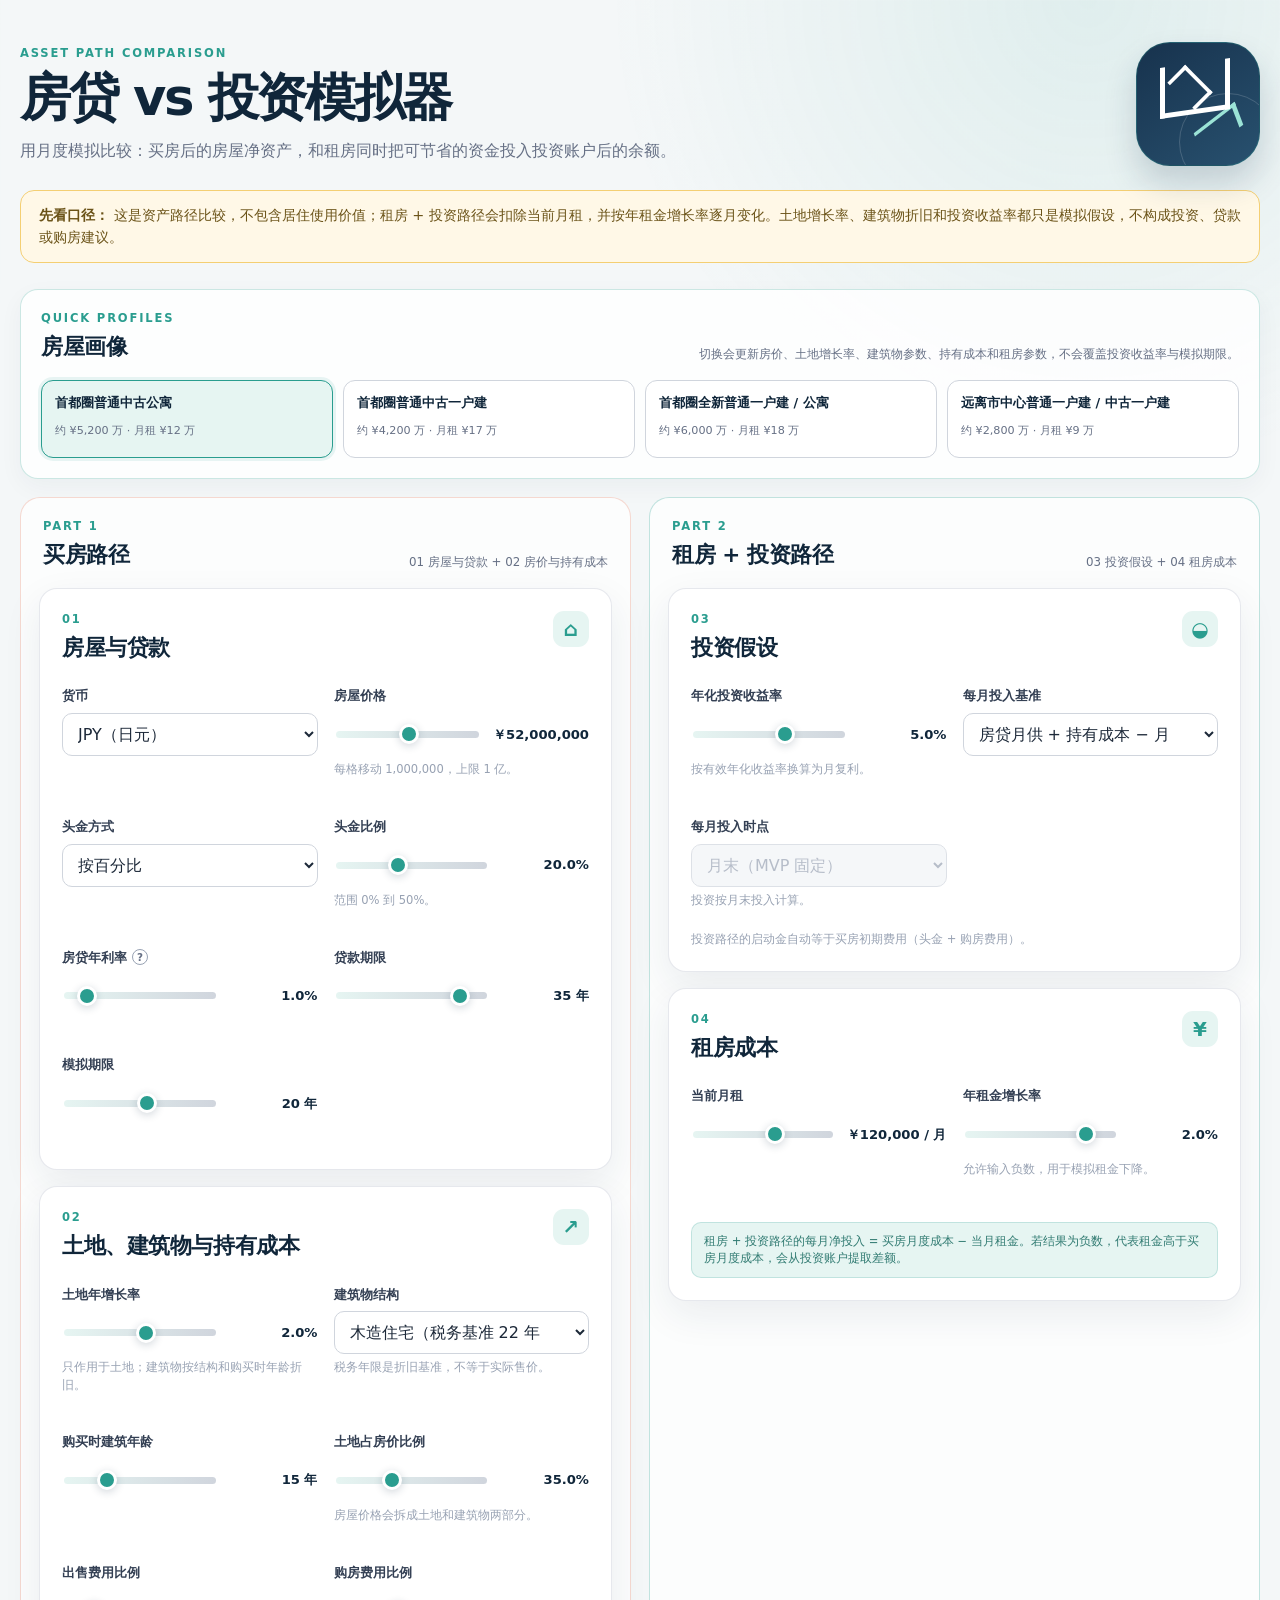
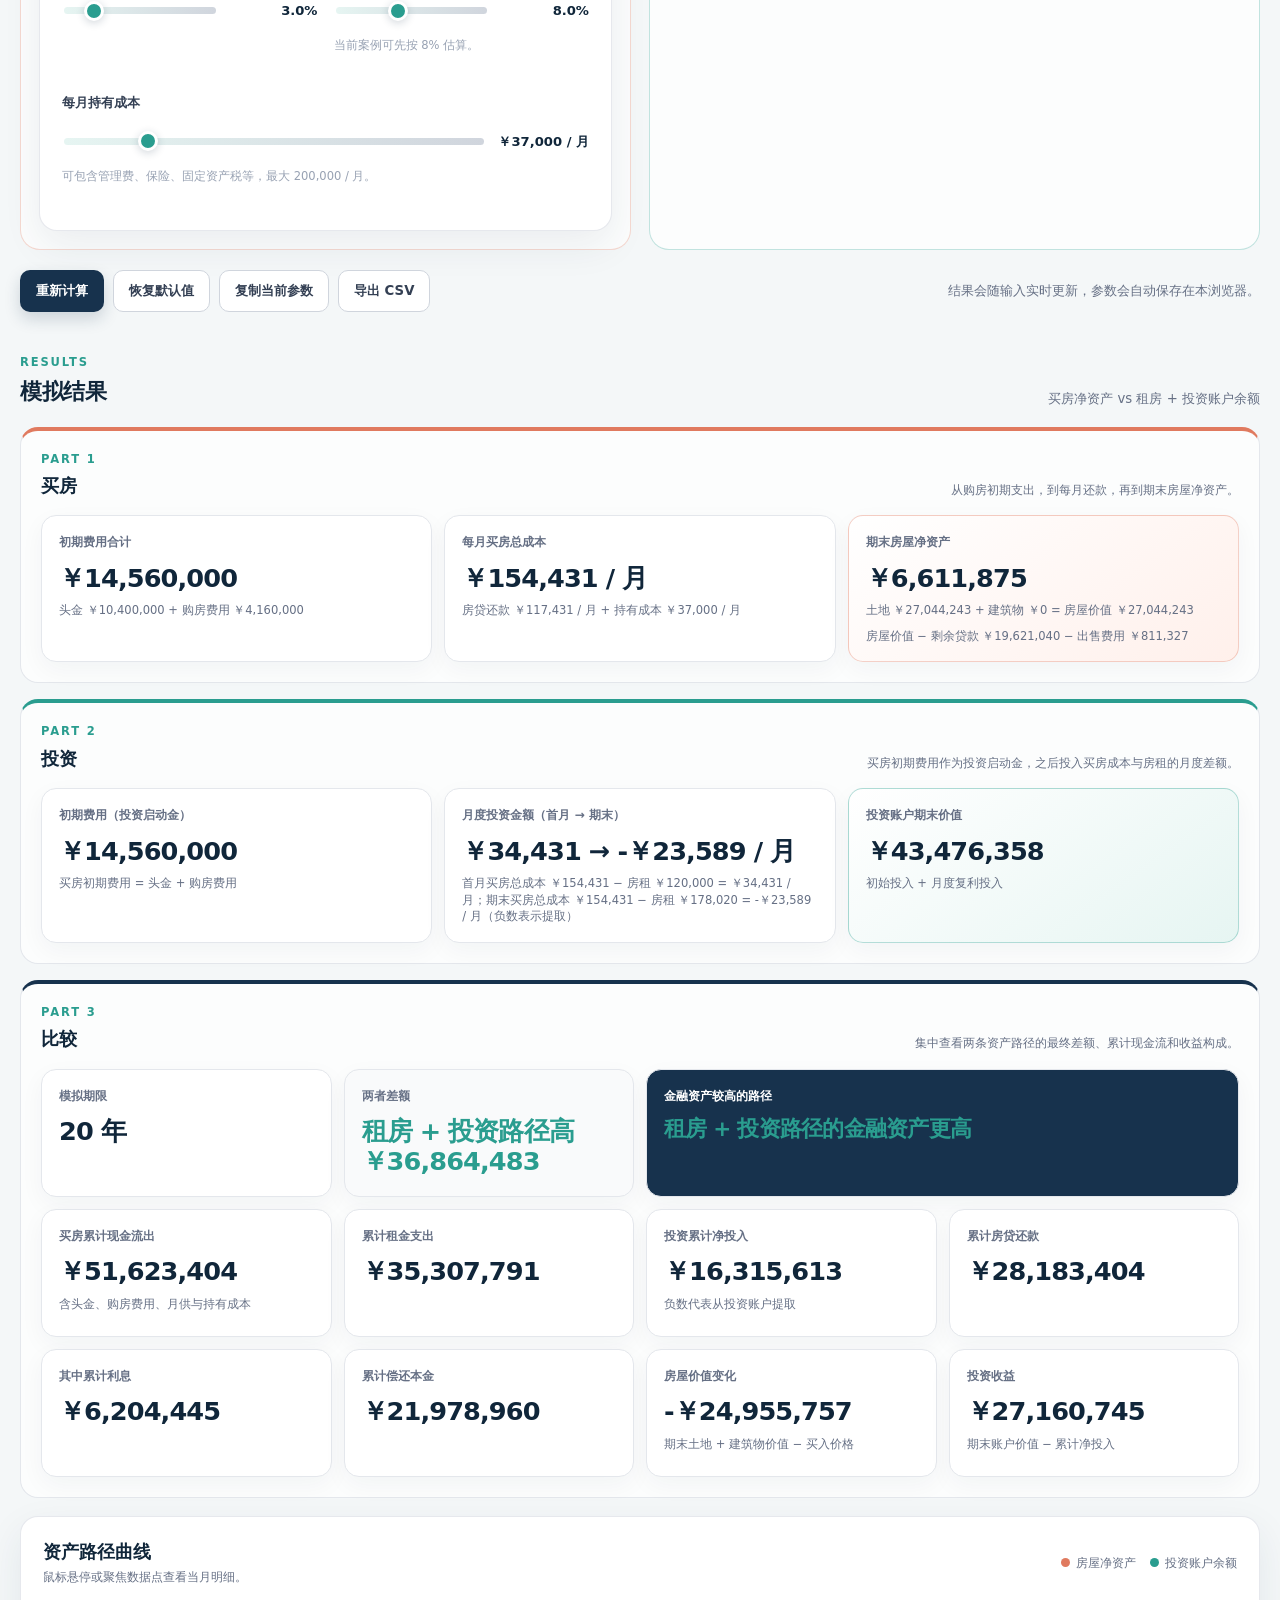
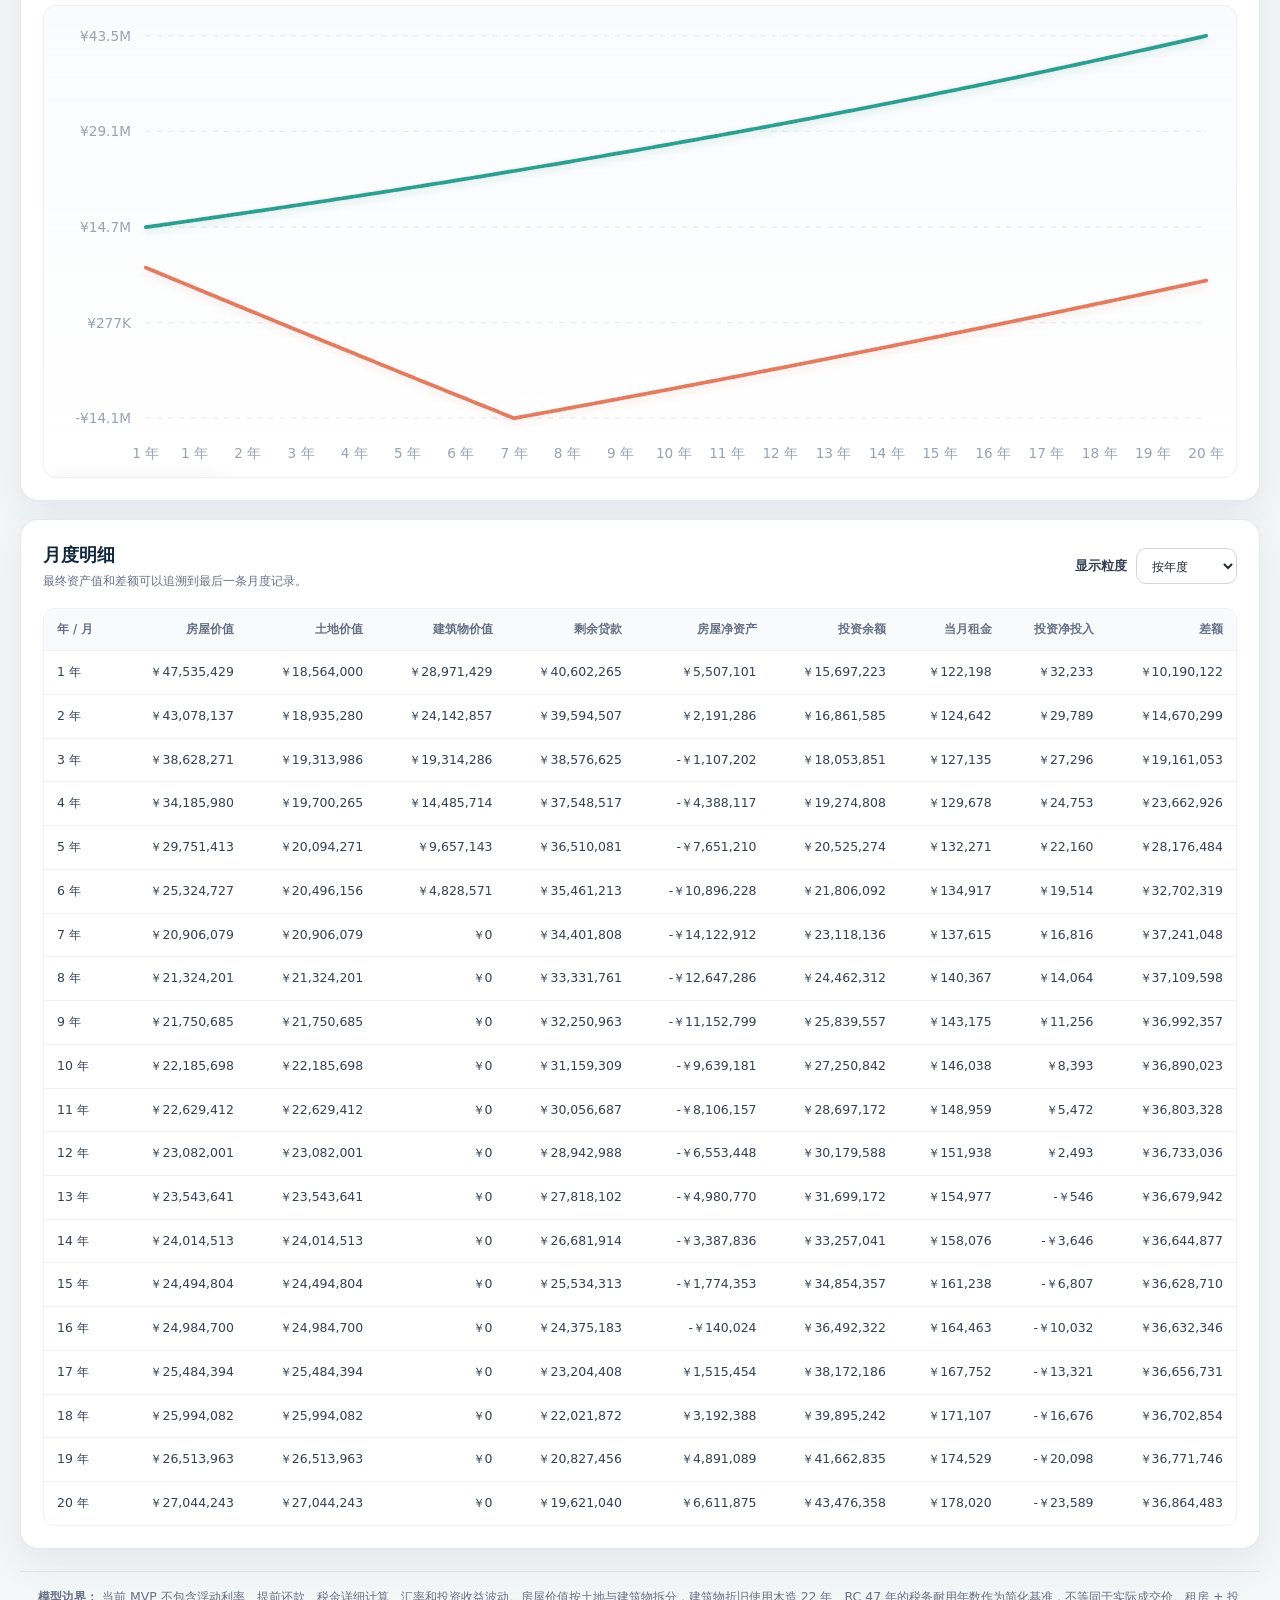
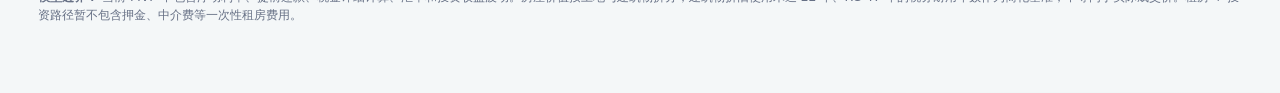
==== commit b6491954: "Update mortgage simulator purchase fee assumptions Co-authored-by: Copilot <223556219+Copilot@users." ====
--- a/mortgage-investment-comparator/index.html
+++ b/mortgage-investment-comparator/index.html
@@ -221,19 +221,11 @@
               <div class="field">
                 <label for="purchaseFeeRate">购房费用比例</label>
                 <div class="range-control">
-                  <input id="purchaseFeeRate" type="range" min="0" max="20" step="0.1" value="0" />
-                  <output id="purchaseFeeRate-output">0.0%</output>
-                </div>
+                  <input id="purchaseFeeRate" type="range" min="0" max="20" step="0.1" value="8" />
+                  <output id="purchaseFeeRate-output">8.0%</output>
+                </div>
+                <p class="field-hint">当前案例可先按 8% 估算。</p>
                 <p class="field-error" id="error-purchaseFeeRate"></p>
-              </div>
-
-              <div class="field">
-                <label for="purchaseFeeFixed">固定购房费用</label>
-                <div class="range-control">
-                  <input id="purchaseFeeFixed" type="range" min="0" max="50000000" step="100000" value="0" />
-                  <output id="purchaseFeeFixed-output">¥0</output>
-                </div>
-                <p class="field-error" id="error-purchaseFeeFixed"></p>
               </div>
 
               <div class="field field-wide">
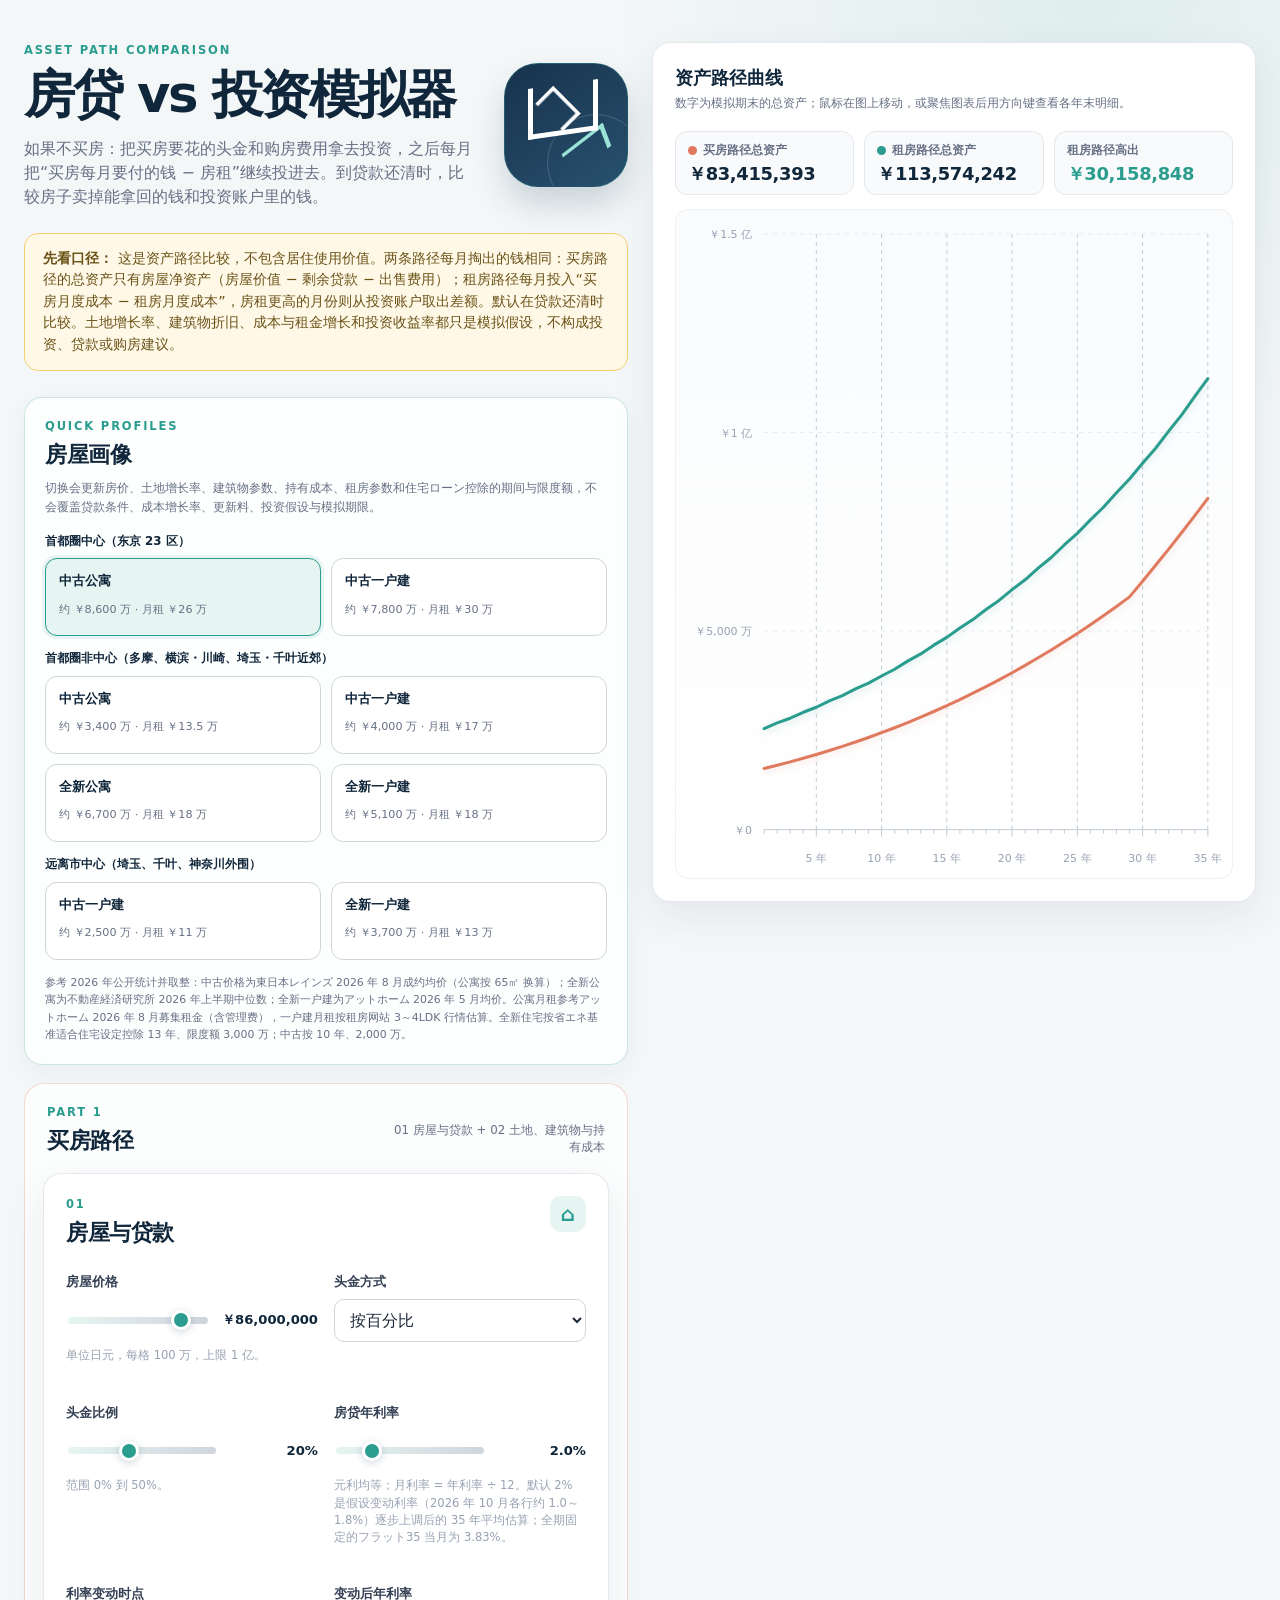
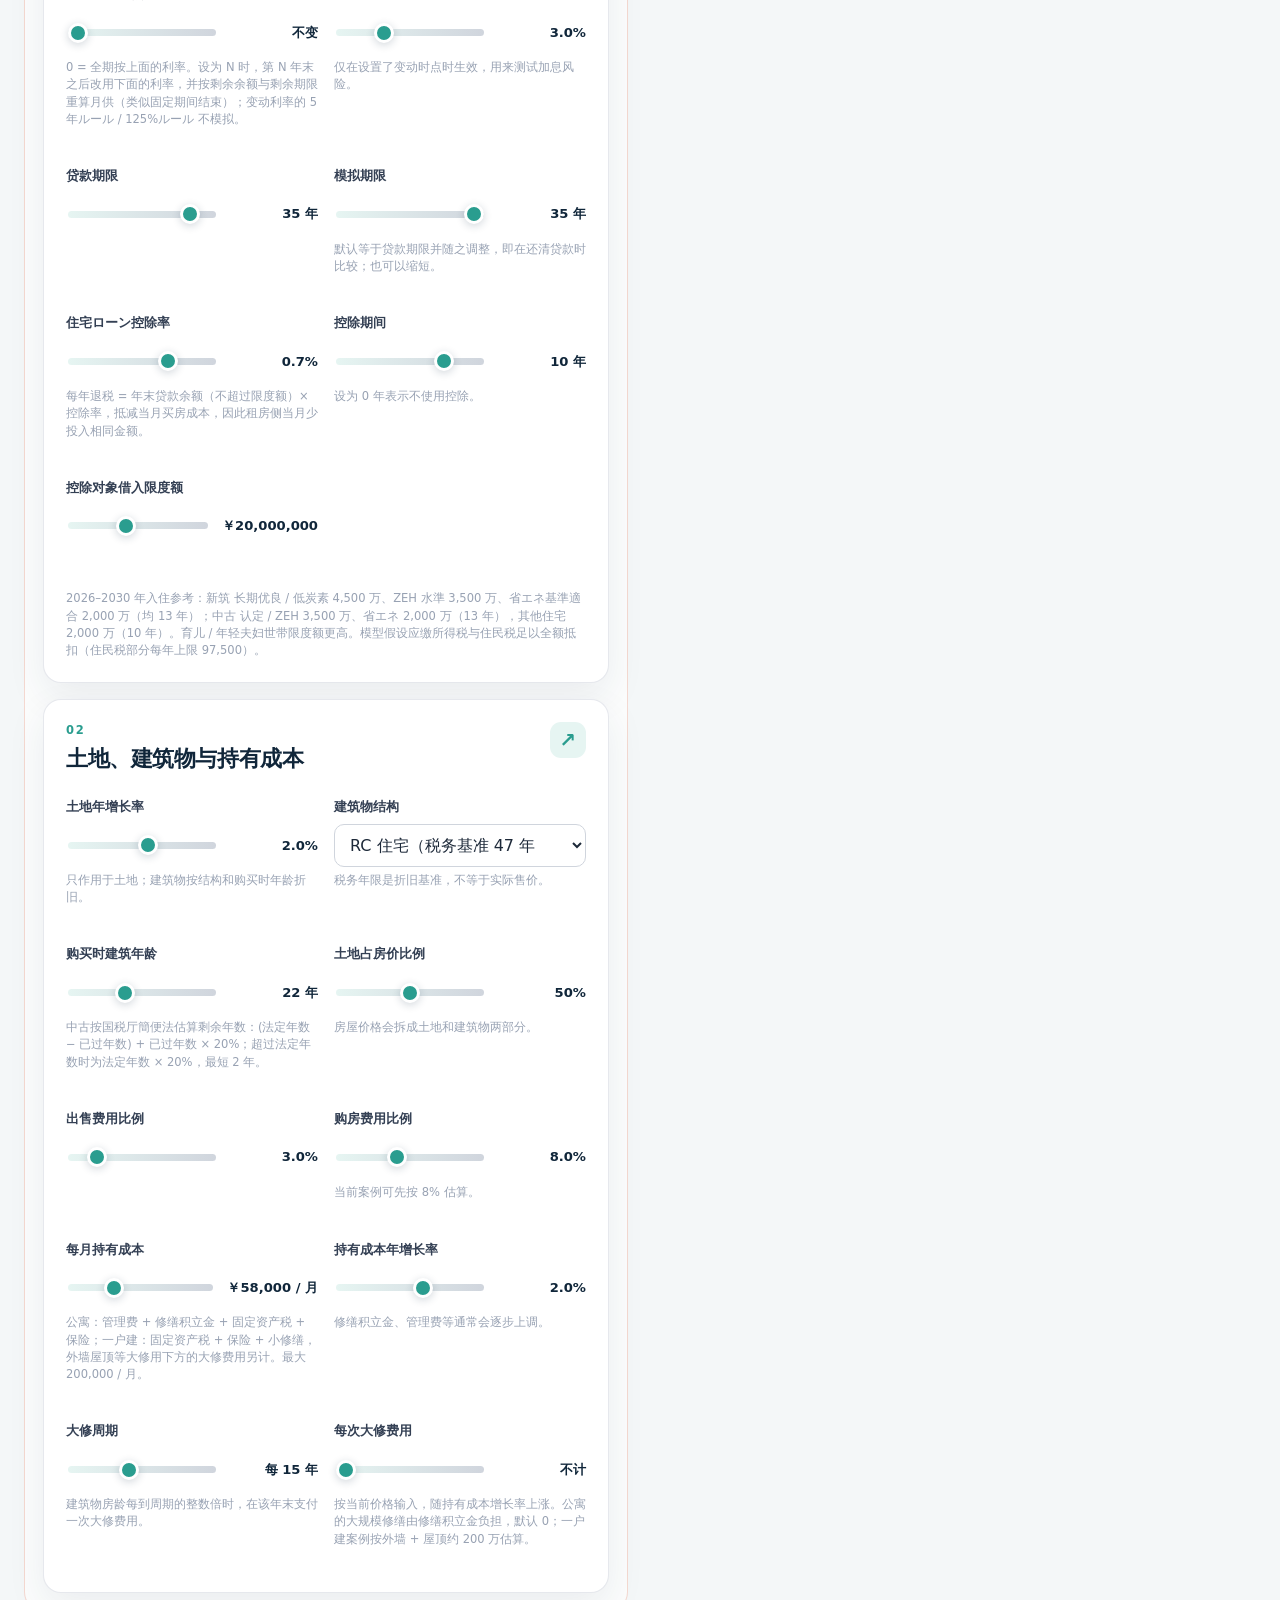
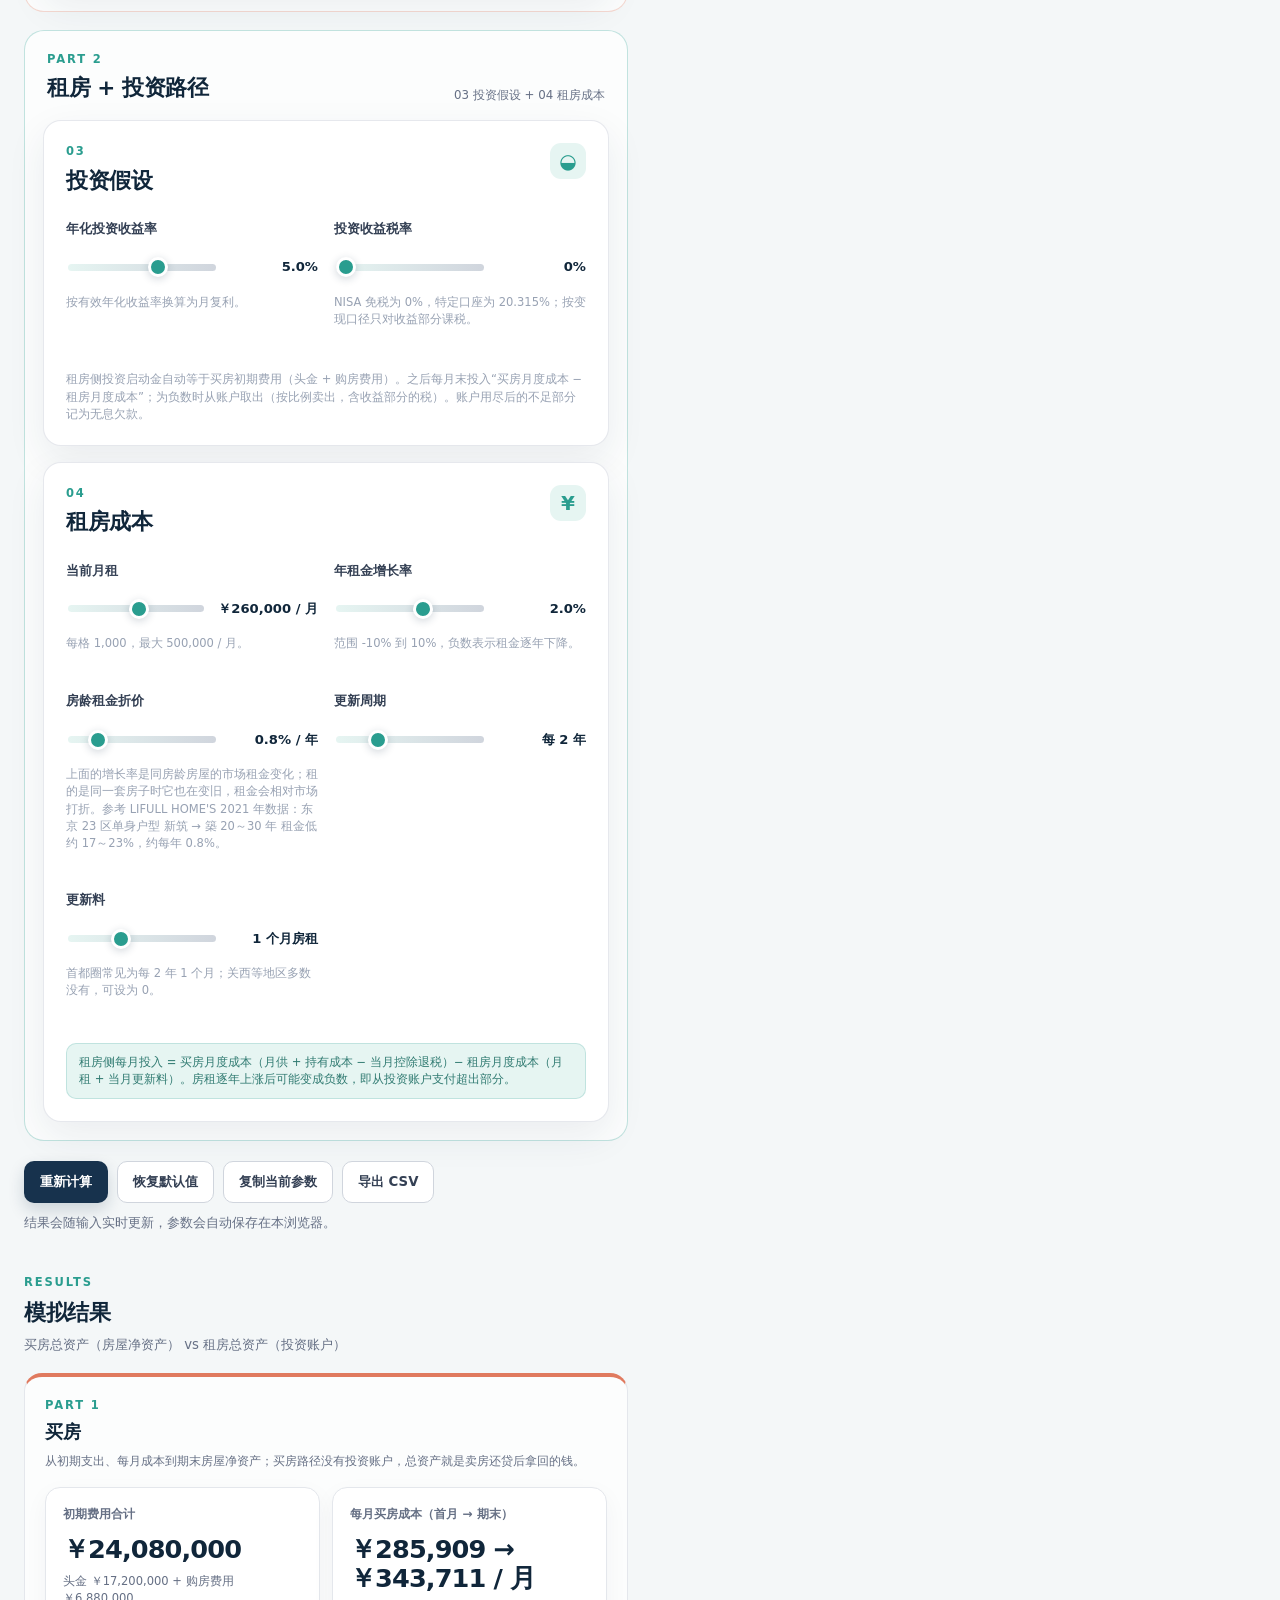
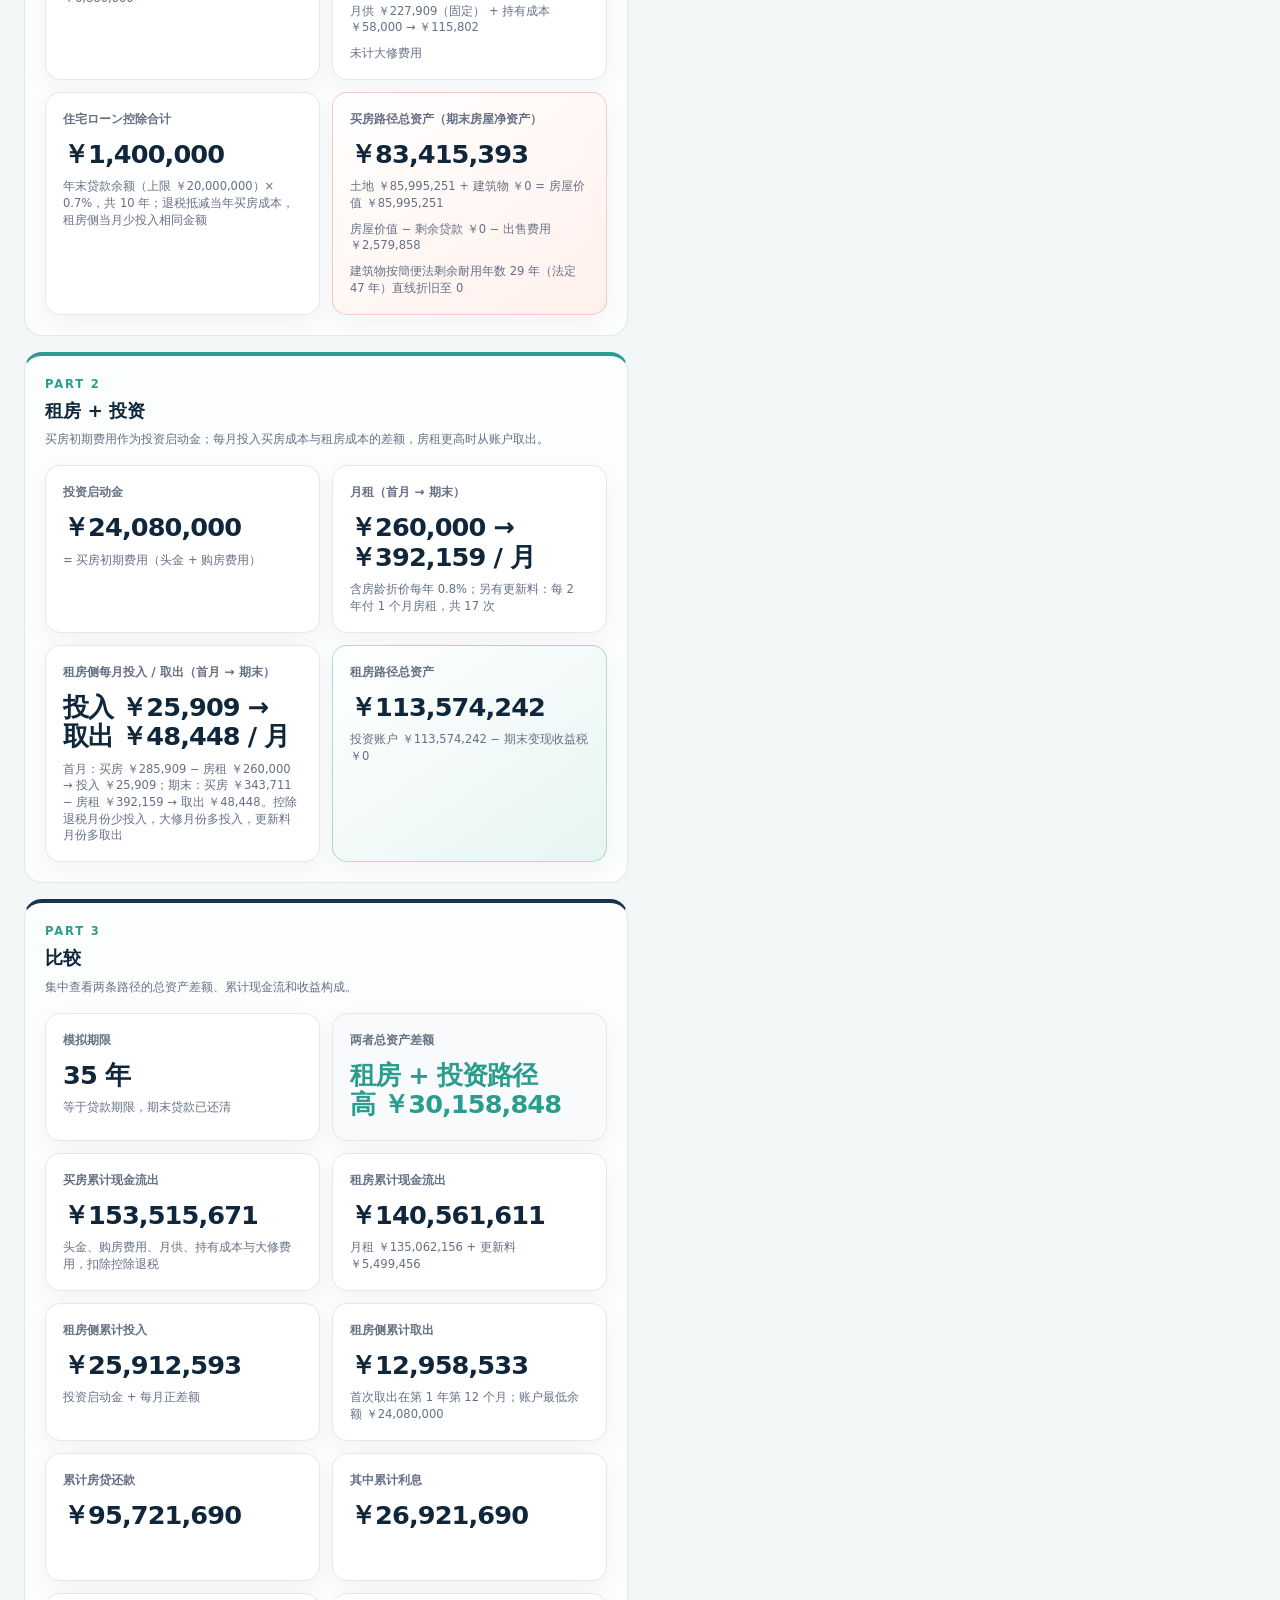
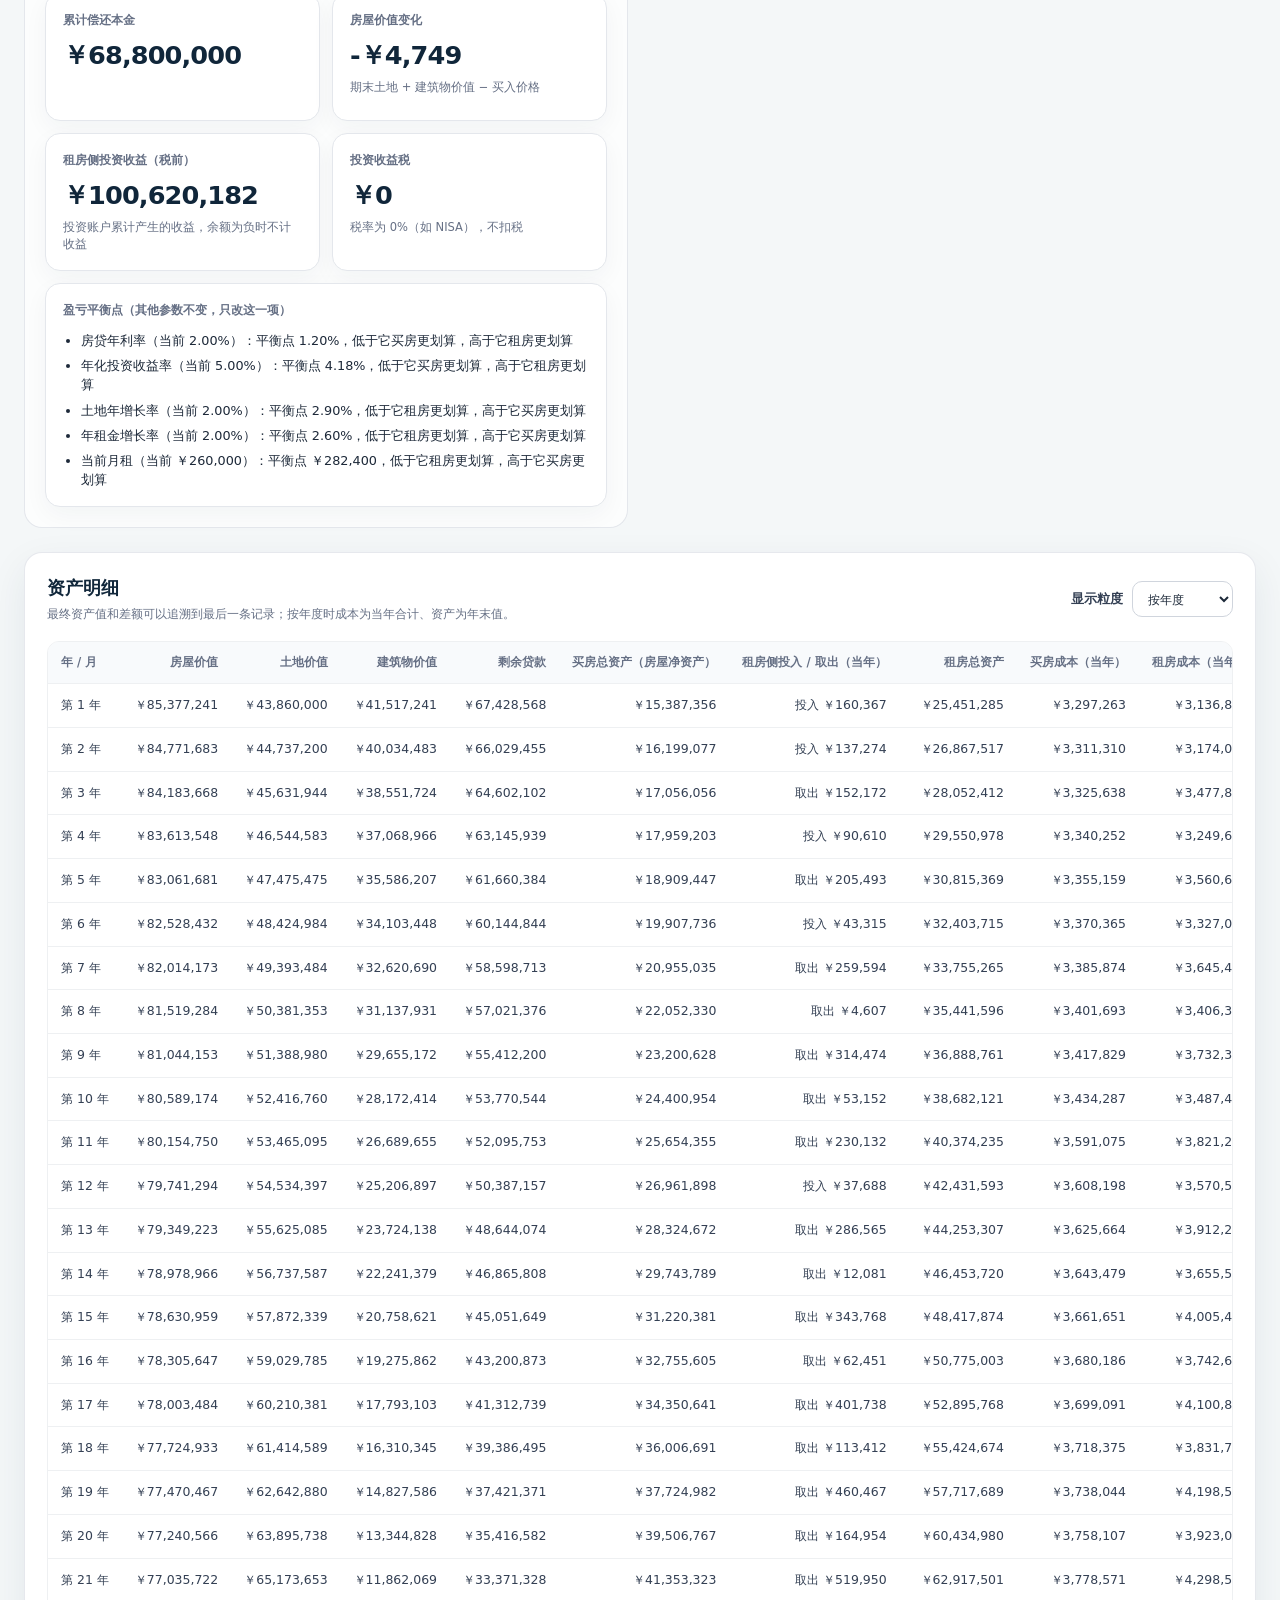
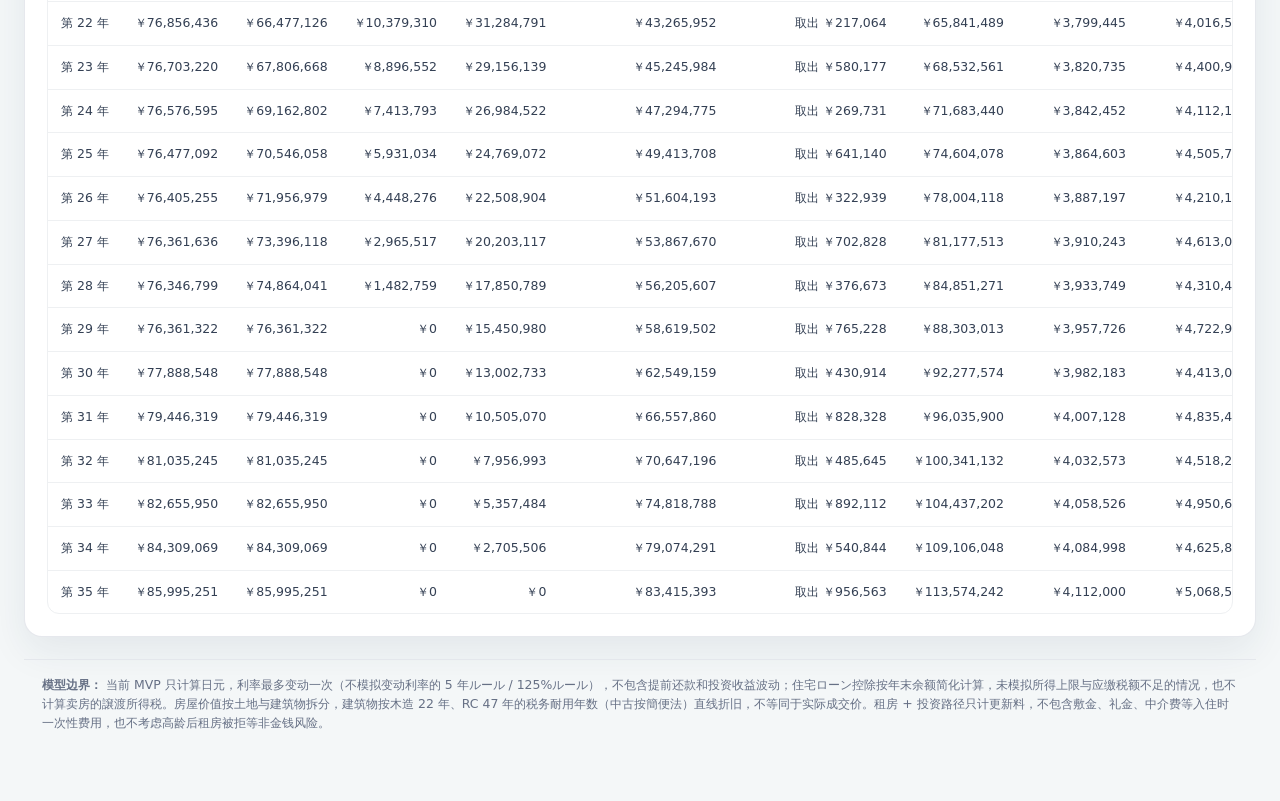
==== commit fccc7933: "Rework mortgage comparator model and layout - Compare buying (home equity only) against renting and " ====
--- a/mortgage-investment-comparator/index.html
+++ b/mortgage-investment-comparator/index.html
@@ -5,553 +5,719 @@
     <meta name="viewport" content="width=device-width, initial-scale=1" />
     <meta
       name="description"
-      content="比较买房后房屋净资产与投资账户余额的月度模拟器。"
+      content="比较买房与把头金和月供差额拿去投资的租房路径，到贷款还清时的总资产差距。"
     />
     <title>房贷 vs 投资模拟器</title>
     <link rel="stylesheet" href="./styles.css" />
   </head>
   <body>
     <main class="app-shell">
-      <header class="hero">
-        <div>
-          <p class="eyebrow">ASSET PATH COMPARISON</p>
-          <h1>房贷 vs 投资模拟器</h1>
-          <p class="hero-copy">
-            用月度模拟比较：买房后的房屋净资产，和租房同时把可节省的资金投入投资账户后的余额。
-          </p>
+      <div class="workspace">
+        <div class="workspace-intro">
+          <header class="hero">
+            <div>
+              <p class="eyebrow">ASSET PATH COMPARISON</p>
+              <h1>房贷 vs 投资模拟器</h1>
+              <p class="hero-copy">
+                如果不买房：把买房要花的头金和购房费用拿去投资，之后每月把“买房每月要付的钱 − 房租”继续投进去。到贷款还清时，比较房子卖掉能拿回的钱和投资账户里的钱。
+              </p>
+            </div>
+            <div class="hero-mark" aria-hidden="true">
+              <span class="hero-mark-house"></span>
+              <span class="hero-mark-chart"></span>
+            </div>
+          </header>
+
+          <section class="notice" aria-label="使用说明">
+            <strong>先看口径：</strong>
+            这是资产路径比较，不包含居住使用价值。两条路径每月掏出的钱相同：买房路径的总资产只有房屋净资产（房屋价值 − 剩余贷款 − 出售费用）；租房路径每月投入“买房月度成本 − 租房月度成本”，房租更高的月份则从投资账户取出差额。默认在贷款还清时比较。土地增长率、建筑物折旧、成本与租金增长和投资收益率都只是模拟假设，不构成投资、贷款或购房建议。
+          </section>
         </div>
-        <div class="hero-mark" aria-hidden="true">
-          <span class="hero-mark-house"></span>
-          <span class="hero-mark-chart"></span>
+
+        <div class="workspace-main">
+          <section class="profile-panel" aria-labelledby="profile-heading">
+            <div class="profile-heading">
+              <div>
+                <p class="section-kicker">QUICK PROFILES</p>
+                <h2 id="profile-heading">房屋画像</h2>
+              </div>
+              <p>切换会更新房价、土地增长率、建筑物参数、持有成本、租房参数和住宅ローン控除的期间与限度额，不会覆盖贷款条件、成本增长率、更新料、投资假设与模拟期限。</p>
+            </div>
+            <div class="profile-groups">
+              <div class="profile-group">
+                <p class="profile-group-title">首都圈中心（东京 23 区）</p>
+                <div class="profile-buttons">
+                  <button class="profile-button active" type="button" data-profile-id="center-used-condo" data-profile-label="首都圈中心 · 中古公寓">
+                    <strong>中古公寓</strong>
+                    <small>约 ￥8,600 万 · 月租 ￥26 万</small>
+                  </button>
+                  <button class="profile-button" type="button" data-profile-id="center-used-house" data-profile-label="首都圈中心 · 中古一户建">
+                    <strong>中古一户建</strong>
+                    <small>约 ￥7,800 万 · 月租 ￥30 万</small>
+                  </button>
+                </div>
+              </div>
+              <div class="profile-group">
+                <p class="profile-group-title">首都圈非中心（多摩、横滨・川崎、埼玉・千叶近郊）</p>
+                <div class="profile-buttons">
+                  <button class="profile-button" type="button" data-profile-id="suburb-used-condo" data-profile-label="首都圈非中心 · 中古公寓">
+                    <strong>中古公寓</strong>
+                    <small>约 ￥3,400 万 · 月租 ￥13.5 万</small>
+                  </button>
+                  <button class="profile-button" type="button" data-profile-id="suburb-used-house" data-profile-label="首都圈非中心 · 中古一户建">
+                    <strong>中古一户建</strong>
+                    <small>约 ￥4,000 万 · 月租 ￥17 万</small>
+                  </button>
+                  <button class="profile-button" type="button" data-profile-id="suburb-new-condo" data-profile-label="首都圈非中心 · 全新公寓">
+                    <strong>全新公寓</strong>
+                    <small>约 ￥6,700 万 · 月租 ￥18 万</small>
+                  </button>
+                  <button class="profile-button" type="button" data-profile-id="suburb-new-house" data-profile-label="首都圈非中心 · 全新一户建">
+                    <strong>全新一户建</strong>
+                    <small>约 ￥5,100 万 · 月租 ￥18 万</small>
+                  </button>
+                </div>
+              </div>
+              <div class="profile-group">
+                <p class="profile-group-title">远离市中心（埼玉、千叶、神奈川外围）</p>
+                <div class="profile-buttons">
+                  <button class="profile-button" type="button" data-profile-id="outer-used-house" data-profile-label="远离市中心 · 中古一户建">
+                    <strong>中古一户建</strong>
+                    <small>约 ￥2,500 万 · 月租 ￥11 万</small>
+                  </button>
+                  <button class="profile-button" type="button" data-profile-id="outer-new-house" data-profile-label="远离市中心 · 全新一户建">
+                    <strong>全新一户建</strong>
+                    <small>约 ￥3,700 万 · 月租 ￥13 万</small>
+                  </button>
+                </div>
+              </div>
+            </div>
+            <p class="profile-source">
+              参考 2026 年公开统计并取整：中古价格为東日本レインズ 2026 年 8 月成约均价（公寓按 65㎡ 换算）；全新公寓为不動産経済研究所 2026 年上半期中位数；全新一户建为アットホーム 2026 年 5 月均价。公寓月租参考アットホーム 2026 年 8 月募集租金（含管理费），一户建月租按租房网站 3～4LDK 行情估算。全新住宅按省エネ基准适合住宅设定控除 13 年、限度额 3,000 万；中古按 10 年、2,000 万。
+            </p>
+          </section>
+
+          <form id="simulator-form" class="simulator-form" novalidate>
+            <div class="comparison-grid">
+              <section class="comparison-part comparison-part-buy">
+                <div class="comparison-part-heading">
+                  <div>
+                    <p class="section-kicker">PART 1</p>
+                    <h2>买房路径</h2>
+                  </div>
+                  <p>01 房屋与贷款 + 02 土地、建筑物与持有成本</p>
+                </div>
+                <div class="part-panels">
+              <section class="panel">
+                <div class="panel-heading">
+                  <div>
+                    <p class="section-kicker">01</p>
+                    <h2>房屋与贷款</h2>
+                  </div>
+                  <span class="panel-icon" aria-hidden="true">⌂</span>
+                </div>
+
+                <div class="field-grid two-columns">
+                  <div class="field">
+                    <label for="housePrice">房屋价格</label>
+                    <div class="range-control">
+                      <input id="housePrice" type="range" min="1000000" max="100000000" step="1000000" value="86000000" />
+                      <output id="housePrice-output">￥86,000,000</output>
+                    </div>
+                    <p class="field-hint">单位日元，每格 100 万，上限 1 亿。</p>
+                    <p class="field-error" id="error-housePrice"></p>
+                  </div>
+
+                  <div class="field">
+                    <label for="downPaymentMode">头金方式</label>
+                    <select id="downPaymentMode">
+                      <option value="percentage">按百分比</option>
+                      <option value="fixed">固定金额</option>
+                    </select>
+                    <p class="field-error" id="error-downPaymentMode"></p>
+                  </div>
+
+                  <div class="field" id="percentage-field">
+                    <label for="downPaymentPercentage">头金比例</label>
+                    <div class="range-control">
+                      <input id="downPaymentPercentage" type="range" min="0" max="50" step="1" value="20" />
+                      <output id="downPaymentPercentage-output">20%</output>
+                    </div>
+                    <p class="field-hint">范围 0% 到 50%。</p>
+                    <p class="field-error" id="error-downPaymentPercentage"></p>
+                  </div>
+
+                  <div class="field hidden" id="fixed-field">
+                    <label for="downPaymentAmount">头金金额</label>
+                    <div class="range-control">
+                      <input id="downPaymentAmount" type="range" min="0" max="500000000" step="1000000" value="10000000" disabled />
+                      <output id="downPaymentAmount-output">￥10,000,000</output>
+                    </div>
+                    <p class="field-hint">每格 100 万，上限为房屋价格。</p>
+                    <p class="field-error" id="error-downPaymentAmount"></p>
+                  </div>
+
+                  <div class="field">
+                    <label for="mortgageAnnualRate">房贷年利率</label>
+                    <div class="range-control">
+                      <input id="mortgageAnnualRate" type="range" min="0" max="10" step="0.1" value="2" />
+                      <output id="mortgageAnnualRate-output">2.0%</output>
+                    </div>
+                    <p class="field-hint">元利均等；月利率 = 年利率 ÷ 12。默认 2% 是假设变动利率（2026 年 10 月各行约 1.0～1.8%）逐步上调后的 35 年平均估算；全期固定的フラット35 当月为 3.83%。</p>
+                    <p class="field-error" id="error-mortgageAnnualRate"></p>
+                  </div>
+
+                  <div class="field">
+                    <label for="rateChangeYear">利率变动时点</label>
+                    <div class="range-control">
+                      <input id="rateChangeYear" type="range" min="0" max="34" step="1" value="0" />
+                      <output id="rateChangeYear-output">不变</output>
+                    </div>
+                    <p class="field-hint">0 = 全期按上面的利率。设为 N 时，第 N 年末之后改用下面的利率，并按剩余余额与剩余期限重算月供（类似固定期间结束）；变动利率的 5 年ルール / 125%ルール 不模拟。</p>
+                    <p class="field-error" id="error-rateChangeYear"></p>
+                  </div>
+
+                  <div class="field">
+                    <label for="mortgageAnnualRateAfterChange">变动后年利率</label>
+                    <div class="range-control">
+                      <input id="mortgageAnnualRateAfterChange" type="range" min="0" max="10" step="0.1" value="3" />
+                      <output id="mortgageAnnualRateAfterChange-output">3.0%</output>
+                    </div>
+                    <p class="field-hint">仅在设置了变动时点时生效，用来测试加息风险。</p>
+                    <p class="field-error" id="error-mortgageAnnualRateAfterChange"></p>
+                  </div>
+
+                  <div class="field">
+                    <label for="loanTermYears">贷款期限</label>
+                    <div class="range-control">
+                      <input id="loanTermYears" type="range" min="1" max="40" step="1" value="35" />
+                      <output id="loanTermYears-output">35 年</output>
+                    </div>
+                    <p class="field-error" id="error-loanTermYears"></p>
+                  </div>
+
+                  <div class="field">
+                    <label for="horizonYears">模拟期限</label>
+                    <div class="range-control">
+                      <input id="horizonYears" type="range" min="1" max="40" step="1" value="35" />
+                      <output id="horizonYears-output">35 年</output>
+                    </div>
+                    <p class="field-hint">默认等于贷款期限并随之调整，即在还清贷款时比较；也可以缩短。</p>
+                    <p class="field-error" id="error-horizonYears"></p>
+                  </div>
+
+                  <div class="field">
+                    <label for="mortgageTaxCreditRate">住宅ローン控除率</label>
+                    <div class="range-control">
+                      <input id="mortgageTaxCreditRate" type="range" min="0" max="1" step="0.1" value="0.7" />
+                      <output id="mortgageTaxCreditRate-output">0.7%</output>
+                    </div>
+                    <p class="field-hint">每年退税 = 年末贷款余额（不超过限度额）× 控除率，抵减当月买房成本，因此租房侧当月少投入相同金额。</p>
+                    <p class="field-error" id="error-mortgageTaxCreditRate"></p>
+                  </div>
+
+                  <div class="field">
+                    <label for="mortgageTaxCreditYears">控除期间</label>
+                    <div class="range-control">
+                      <input id="mortgageTaxCreditYears" type="range" min="0" max="13" step="1" value="10" />
+                      <output id="mortgageTaxCreditYears-output">10 年</output>
+                    </div>
+                    <p class="field-hint">设为 0 年表示不使用控除。</p>
+                    <p class="field-error" id="error-mortgageTaxCreditYears"></p>
+                  </div>
+
+                  <div class="field">
+                    <label for="mortgageTaxCreditLoanCap">控除对象借入限度额</label>
+                    <div class="range-control">
+                      <input id="mortgageTaxCreditLoanCap" type="range" min="0" max="50000000" step="1000000" value="20000000" />
+                      <output id="mortgageTaxCreditLoanCap-output">￥20,000,000</output>
+                    </div>
+                    <p class="field-error" id="error-mortgageTaxCreditLoanCap"></p>
+                  </div>
+
+                  <p class="field-hint field-wide">
+                    2026–2030 年入住参考：新筑 长期优良 / 低炭素 4,500 万、ZEH 水準 3,500 万、省エネ基準適合 2,000 万（均 13 年）；中古 认定 / ZEH 3,500 万、省エネ 2,000 万（13 年），其他住宅 2,000 万（10 年）。育儿 / 年轻夫妇世带限度额更高。模型假设应缴所得税与住民税足以全额抵扣（住民税部分每年上限 97,500）。
+                  </p>
+                </div>
+              </section>
+
+              <section class="panel">
+                <div class="panel-heading">
+                  <div>
+                    <p class="section-kicker">02</p>
+                    <h2>土地、建筑物与持有成本</h2>
+                  </div>
+                  <span class="panel-icon" aria-hidden="true">↗</span>
+                </div>
+
+                <div class="field-grid two-columns">
+                  <div class="field">
+                    <label for="landAnnualGrowthRate">土地年增长率</label>
+                    <div class="range-control">
+                      <input id="landAnnualGrowthRate" type="range" min="-20" max="20" step="0.1" value="2" />
+                      <output id="landAnnualGrowthRate-output">2.0%</output>
+                    </div>
+                    <p class="field-hint">只作用于土地；建筑物按结构和购买时年龄折旧。</p>
+                    <p class="field-error" id="error-landAnnualGrowthRate"></p>
+                  </div>
+
+                  <div class="field">
+                    <label for="buildingStructure">建筑物结构</label>
+                    <select id="buildingStructure">
+                      <option value="wood">木造住宅（税务基准 22 年）</option>
+                      <option value="rc" selected>RC 住宅（税务基准 47 年）</option>
+                    </select>
+                    <p class="field-hint">税务年限是折旧基准，不等于实际售价。</p>
+                    <p class="field-error" id="error-buildingStructure"></p>
+                  </div>
+
+                  <div class="field">
+                    <label for="buildingAgeYears">购买时建筑年龄</label>
+                    <div class="range-control">
+                      <input id="buildingAgeYears" type="range" min="0" max="60" step="1" value="22" />
+                      <output id="buildingAgeYears-output">22 年</output>
+                    </div>
+                    <p class="field-hint">中古按国税厅簡便法估算剩余年数：(法定年数 − 已过年数) + 已过年数 × 20%；超过法定年数时为法定年数 × 20%，最短 2 年。</p>
+                    <p class="field-error" id="error-buildingAgeYears"></p>
+                  </div>
+
+                  <div class="field">
+                    <label for="landSharePercentage">土地占房价比例</label>
+                    <div class="range-control">
+                      <input id="landSharePercentage" type="range" min="0" max="100" step="1" value="50" />
+                      <output id="landSharePercentage-output">50%</output>
+                    </div>
+                    <p class="field-hint">房屋价格会拆成土地和建筑物两部分。</p>
+                    <p class="field-error" id="error-landSharePercentage"></p>
+                  </div>
+
+                  <div class="field">
+                    <label for="sellingFeeRate">出售费用比例</label>
+                    <div class="range-control">
+                      <input id="sellingFeeRate" type="range" min="0" max="20" step="0.1" value="3" />
+                      <output id="sellingFeeRate-output">3.0%</output>
+                    </div>
+                    <p class="field-error" id="error-sellingFeeRate"></p>
+                  </div>
+
+                  <div class="field">
+                    <label for="purchaseFeeRate">购房费用比例</label>
+                    <div class="range-control">
+                      <input id="purchaseFeeRate" type="range" min="0" max="20" step="0.1" value="8" />
+                      <output id="purchaseFeeRate-output">8.0%</output>
+                    </div>
+                    <p class="field-hint">当前案例可先按 8% 估算。</p>
+                    <p class="field-error" id="error-purchaseFeeRate"></p>
+                  </div>
+
+                  <div class="field">
+                    <label for="monthlyOwnerCost">每月持有成本</label>
+                    <div class="range-control">
+                      <input id="monthlyOwnerCost" type="range" min="0" max="200000" step="1000" value="58000" />
+                      <output id="monthlyOwnerCost-output">￥58,000 / 月</output>
+                    </div>
+                    <p class="field-hint">公寓：管理费 + 修缮积立金 + 固定资产税 + 保险；一户建：固定资产税 + 保险 + 小修缮，外墙屋顶等大修用下方的大修费用另计。最大 200,000 / 月。</p>
+                    <p class="field-error" id="error-monthlyOwnerCost"></p>
+                  </div>
+
+                  <div class="field">
+                    <label for="ownerCostAnnualGrowthRate">持有成本年增长率</label>
+                    <div class="range-control">
+                      <input id="ownerCostAnnualGrowthRate" type="range" min="-10" max="10" step="0.1" value="2" />
+                      <output id="ownerCostAnnualGrowthRate-output">2.0%</output>
+                    </div>
+                    <p class="field-hint">修缮积立金、管理费等通常会逐步上调。</p>
+                    <p class="field-error" id="error-ownerCostAnnualGrowthRate"></p>
+                  </div>
+
+                  <div class="field">
+                    <label for="repairIntervalYears">大修周期</label>
+                    <div class="range-control">
+                      <input id="repairIntervalYears" type="range" min="5" max="30" step="1" value="15" />
+                      <output id="repairIntervalYears-output">每 15 年</output>
+                    </div>
+                    <p class="field-hint">建筑物房龄每到周期的整数倍时，在该年末支付一次大修费用。</p>
+                    <p class="field-error" id="error-repairIntervalYears"></p>
+                  </div>
+
+                  <div class="field">
+                    <label for="repairCost">每次大修费用</label>
+                    <div class="range-control">
+                      <input id="repairCost" type="range" min="0" max="10000000" step="100000" value="0" />
+                      <output id="repairCost-output">不计</output>
+                    </div>
+                    <p class="field-hint">按当前价格输入，随持有成本增长率上涨。公寓的大规模修缮由修缮积立金负担，默认 0；一户建案例按外墙 + 屋顶约 200 万估算。</p>
+                    <p class="field-error" id="error-repairCost"></p>
+                  </div>
+                </div>
+              </section>
+
+              </div>
+            </section>
+            <section class="comparison-part comparison-part-rent">
+              <div class="comparison-part-heading">
+                <div>
+                  <p class="section-kicker">PART 2</p>
+                  <h2>租房 + 投资路径</h2>
+                </div>
+                <p>03 投资假设 + 04 租房成本</p>
+              </div>
+              <div class="part-panels">
+              <section class="panel">
+                <div class="panel-heading">
+                  <div>
+                    <p class="section-kicker">03</p>
+                    <h2>投资假设</h2>
+                  </div>
+                  <span class="panel-icon" aria-hidden="true">◒</span>
+                </div>
+
+                <div class="field-grid two-columns">
+                  <div class="field">
+                    <label for="investmentAnnualReturnRate">年化投资收益率</label>
+                    <div class="range-control">
+                      <input id="investmentAnnualReturnRate" type="range" min="-20" max="20" step="0.1" value="5" />
+                      <output id="investmentAnnualReturnRate-output">5.0%</output>
+                    </div>
+                    <p class="field-hint">按有效年化收益率换算为月复利。</p>
+                    <p class="field-error" id="error-investmentAnnualReturnRate"></p>
+                  </div>
+
+                  <div class="field">
+                    <label for="investmentTaxRate">投资收益税率</label>
+                    <div class="range-control">
+                      <input id="investmentTaxRate" type="range" min="0" max="20.315" step="0.005" value="0" />
+                      <output id="investmentTaxRate-output">0%</output>
+                    </div>
+                    <p class="field-hint">NISA 免税为 0%，特定口座为 20.315%；按变现口径只对收益部分课税。</p>
+                    <p class="field-error" id="error-investmentTaxRate"></p>
+                  </div>
+
+                  <p class="field-hint field-wide">
+                    租房侧投资启动金自动等于买房初期费用（头金 + 购房费用）。之后每月末投入“买房月度成本 − 租房月度成本”；为负数时从账户取出（按比例卖出，含收益部分的税）。账户用尽后的不足部分记为无息欠款。
+                  </p>
+                </div>
+              </section>
+
+              <section class="panel">
+                <div class="panel-heading">
+                  <div>
+                    <p class="section-kicker">04</p>
+                    <h2>租房成本</h2>
+                  </div>
+                  <span class="panel-icon" aria-hidden="true">¥</span>
+                </div>
+
+                <div class="field-grid two-columns">
+                  <div class="field">
+                    <label for="monthlyRent">当前月租</label>
+                    <div class="range-control">
+                      <input id="monthlyRent" type="range" min="0" max="500000" step="1000" value="260000" />
+                      <output id="monthlyRent-output">￥260,000 / 月</output>
+                    </div>
+                    <p class="field-hint">每格 1,000，最大 500,000 / 月。</p>
+                    <p class="field-error" id="error-monthlyRent"></p>
+                  </div>
+
+                  <div class="field">
+                    <label for="rentAnnualGrowthRate">年租金增长率</label>
+                    <div class="range-control">
+                      <input id="rentAnnualGrowthRate" type="range" min="-10" max="10" step="0.1" value="2" />
+                      <output id="rentAnnualGrowthRate-output">2.0%</output>
+                    </div>
+                    <p class="field-hint">范围 -10% 到 10%，负数表示租金逐年下降。</p>
+                    <p class="field-error" id="error-rentAnnualGrowthRate"></p>
+                  </div>
+
+                  <div class="field">
+                    <label for="rentAgingRate">房龄租金折价</label>
+                    <div class="range-control">
+                      <input id="rentAgingRate" type="range" min="0" max="5" step="0.1" value="0.8" />
+                      <output id="rentAgingRate-output">0.8% / 年</output>
+                    </div>
+                    <p class="field-hint">上面的增长率是同房龄房屋的市场租金变化；租的是同一套房子时它也在变旧，租金会相对市场打折。参考 LIFULL HOME'S 2021 年数据：东京 23 区单身户型 新筑 → 築 20～30 年 租金低约 17～23%，约每年 0.8%。</p>
+                    <p class="field-error" id="error-rentAgingRate"></p>
+                  </div>
+
+                  <div class="field">
+                    <label for="renewalIntervalYears">更新周期</label>
+                    <div class="range-control">
+                      <input id="renewalIntervalYears" type="range" min="1" max="5" step="1" value="2" />
+                      <output id="renewalIntervalYears-output">每 2 年</output>
+                    </div>
+                    <p class="field-error" id="error-renewalIntervalYears"></p>
+                  </div>
+
+                  <div class="field">
+                    <label for="renewalFeeMonths">更新料</label>
+                    <div class="range-control">
+                      <input id="renewalFeeMonths" type="range" min="0" max="3" step="0.5" value="1" />
+                      <output id="renewalFeeMonths-output">1 个月房租</output>
+                    </div>
+                    <p class="field-hint">首都圈常见为每 2 年 1 个月；关西等地区多数没有，可设为 0。</p>
+                    <p class="field-error" id="error-renewalFeeMonths"></p>
+                  </div>
+
+                  <p class="field-hint field-wide rent-model-hint">
+                    租房侧每月投入 = 买房月度成本（月供 + 持有成本 − 当月控除退税）− 租房月度成本（月租 + 当月更新料）。房租逐年上涨后可能变成负数，即从投资账户支付超出部分。
+                  </p>
+                </div>
+              </section>
+            </div>
+            </section>
+          </div>
+
+            <div class="form-actions">
+              <div class="action-buttons">
+                <button class="button button-primary" type="submit">重新计算</button>
+                <button class="button button-secondary" id="reset-button" type="button">恢复默认值</button>
+                <button class="button button-secondary" id="copy-button" type="button">复制当前参数</button>
+                <button class="button button-secondary" id="export-button" type="button">导出 CSV</button>
+              </div>
+              <p id="form-status" class="form-status" role="status">结果会随输入实时更新，参数会自动保存在本浏览器。</p>
+            </div>
+          </form>
+
+          <section class="results-section">
+            <div class="section-title-row">
+              <div>
+                <p class="section-kicker">RESULTS</p>
+                <h2>模拟结果</h2>
+              </div>
+              <p class="result-caption">买房总资产（房屋净资产） vs 租房总资产（投资账户）</p>
+            </div>
+
+            <div class="result-groups">
+              <section class="result-group result-group-buy" aria-labelledby="buy-result-heading">
+                <div class="result-group-heading">
+                  <div>
+                    <p class="section-kicker">PART 1</p>
+                    <h3 id="buy-result-heading">买房</h3>
+                  </div>
+                  <p>从初期支出、每月成本到期末房屋净资产；买房路径没有投资账户，总资产就是卖房还贷后拿回的钱。</p>
+                </div>
+                <div class="summary-grid">
+                  <article class="summary-card">
+                    <span class="summary-label">初期费用合计</span>
+                    <strong class="summary-value" id="summary-initial-expenses">—</strong>
+                    <small>
+                      头金 <span id="summary-down-payment">—</span>
+                      + 购房费用 <span id="summary-purchase-fees">—</span>
+                    </small>
+                  </article>
+                  <article class="summary-card">
+                    <span class="summary-label">每月买房成本（首月 → 期末）</span>
+                    <strong class="summary-value" id="summary-monthly-buy-cost">—</strong>
+                    <small id="summary-monthly-buy-cost-detail">—</small>
+                    <small id="summary-repair-detail">—</small>
+                  </article>
+                  <article class="summary-card">
+                    <span class="summary-label">住宅ローン控除合计</span>
+                    <strong class="summary-value" id="summary-total-tax-credit">—</strong>
+                    <small id="summary-tax-credit-detail">—</small>
+                  </article>
+                  <article class="summary-card summary-card-house">
+                    <span class="summary-label">买房路径总资产（期末房屋净资产）</span>
+                    <strong class="summary-value" id="summary-home-equity">—</strong>
+                    <small>
+                      土地 <span id="summary-final-land-value">—</span>
+                      + 建筑物 <span id="summary-final-building-value">—</span>
+                      = 房屋价值 <span id="summary-house-value">—</span>
+                    </small>
+                    <small>
+                      房屋价值 − 剩余贷款 <span id="summary-final-loan">—</span>
+                      − 出售费用 <span id="summary-final-selling-cost">—</span>
+                    </small>
+                    <small id="summary-building-life">—</small>
+                  </article>
+                </div>
+              </section>
+
+              <section class="result-group result-group-investment" aria-labelledby="investment-result-heading">
+                <div class="result-group-heading">
+                  <div>
+                    <p class="section-kicker">PART 2</p>
+                    <h3 id="investment-result-heading">租房 + 投资</h3>
+                  </div>
+                  <p>买房初期费用作为投资启动金；每月投入买房成本与租房成本的差额，房租更高时从账户取出。</p>
+                </div>
+                <div class="summary-grid">
+                  <article class="summary-card">
+                    <span class="summary-label">投资启动金</span>
+                    <strong class="summary-value" id="summary-initial-investment">—</strong>
+                    <small>= 买房初期费用（头金 + 购房费用）</small>
+                  </article>
+                  <article class="summary-card">
+                    <span class="summary-label">月租（首月 → 期末）</span>
+                    <strong class="summary-value" id="summary-rent-range">—</strong>
+                    <small id="summary-renewal-detail">—</small>
+                  </article>
+                  <article class="summary-card">
+                    <span class="summary-label">租房侧每月投入 / 取出（首月 → 期末）</span>
+                    <strong class="summary-value" id="summary-investment-contribution-range">—</strong>
+                    <small id="summary-investment-contribution-breakdown">—</small>
+                  </article>
+                  <article class="summary-card summary-card-investment">
+                    <span class="summary-label">租房路径总资产</span>
+                    <strong class="summary-value" id="summary-rent-total-assets">—</strong>
+                    <small id="summary-rent-total-detail">—</small>
+                  </article>
+                </div>
+              </section>
+
+              <section class="result-group result-group-compare" aria-labelledby="compare-result-heading">
+                <div class="result-group-heading">
+                  <div>
+                    <p class="section-kicker">PART 3</p>
+                    <h3 id="compare-result-heading">比较</h3>
+                  </div>
+                  <p>集中查看两条路径的总资产差额、累计现金流和收益构成。</p>
+                </div>
+                <div class="summary-grid">
+                  <article class="summary-card">
+                    <span class="summary-label">模拟期限</span>
+                    <strong class="summary-value" id="summary-horizon">—</strong>
+                    <small id="summary-horizon-note">—</small>
+                  </article>
+                  <article class="summary-card summary-card-difference">
+                    <span class="summary-label">两者总资产差额</span>
+                    <strong class="summary-value" id="summary-difference">—</strong>
+                  </article>
+                  <article class="summary-card">
+                    <span class="summary-label">买房累计现金流出</span>
+                    <strong class="summary-value" id="summary-total-buy-outflow">—</strong>
+                    <small>头金、购房费用、月供、持有成本与大修费用，扣除控除退税</small>
+                  </article>
+                  <article class="summary-card">
+                    <span class="summary-label">租房累计现金流出</span>
+                    <strong class="summary-value" id="summary-total-rent-outflow">—</strong>
+                    <small>
+                      月租 <span id="summary-total-rent">—</span>
+                      + 更新料 <span id="summary-total-renewal-fees">—</span>
+                    </small>
+                  </article>
+                  <article class="summary-card">
+                    <span class="summary-label">租房侧累计投入</span>
+                    <strong class="summary-value" id="summary-total-rent-investment">—</strong>
+                    <small>投资启动金 + 每月正差额</small>
+                  </article>
+                  <article class="summary-card">
+                    <span class="summary-label">租房侧累计取出</span>
+                    <strong class="summary-value" id="summary-total-rent-withdrawal">—</strong>
+                    <small id="summary-rent-withdrawal-note">—</small>
+                  </article>
+                  <article class="summary-card">
+                    <span class="summary-label">累计房贷还款</span>
+                    <strong class="summary-value" id="summary-total-mortgage-paid">—</strong>
+                  </article>
+                  <article class="summary-card">
+                    <span class="summary-label">其中累计利息</span>
+                    <strong class="summary-value" id="summary-total-interest-paid">—</strong>
+                  </article>
+                  <article class="summary-card">
+                    <span class="summary-label">累计偿还本金</span>
+                    <strong class="summary-value" id="summary-total-principal-paid">—</strong>
+                  </article>
+                  <article class="summary-card">
+                    <span class="summary-label">房屋价值变化</span>
+                    <strong class="summary-value" id="summary-house-appreciation">—</strong>
+                    <small>期末土地 + 建筑物价值 − 买入价格</small>
+                  </article>
+                  <article class="summary-card">
+                    <span class="summary-label">租房侧投资收益（税前）</span>
+                    <strong class="summary-value" id="summary-investment-gain">—</strong>
+                    <small>投资账户累计产生的收益，余额为负时不计收益</small>
+                  </article>
+                  <article class="summary-card">
+                    <span class="summary-label">投资收益税</span>
+                    <strong class="summary-value" id="summary-investment-tax">—</strong>
+                    <small id="summary-investment-tax-note">—</small>
+                  </article>
+                  <article class="summary-card summary-card-wide">
+                    <span class="summary-label">盈亏平衡点（其他参数不变，只改这一项）</span>
+                    <ul class="break-even-list" id="break-even-list">
+                      <li>—</li>
+                    </ul>
+                  </article>
+                </div>
+              </section>
+            </div>
+          </section>
         </div>
-      </header>
-
-      <section class="notice" aria-label="使用说明">
-        <strong>先看口径：</strong>
-        这是资产路径比较，不包含居住使用价值；租房 + 投资路径会扣除当前月租，并按年租金增长率逐月变化。土地增长率、建筑物折旧和投资收益率都只是模拟假设，不构成投资、贷款或购房建议。
-      </section>
-
-      <section class="profile-panel" aria-labelledby="profile-heading">
-        <div class="profile-heading">
+
+        <div class="workspace-chart">
+          <section class="panel chart-panel" aria-labelledby="chart-heading">
+            <div class="section-title-row compact">
+              <div>
+                <h3 id="chart-heading">资产路径曲线</h3>
+                <p class="panel-subtitle">数字为模拟期末的总资产；鼠标在图上移动，或聚焦图表后用方向键查看各年末明细。</p>
+              </div>
+            </div>
+            <div class="chart-key-figures" aria-live="polite" aria-atomic="true">
+              <div class="chart-key-figure">
+                <span class="chart-key-label"><i class="legend-dot house"></i>买房路径总资产</span>
+                <strong class="chart-key-value" id="chart-buy-total">—</strong>
+              </div>
+              <div class="chart-key-figure">
+                <span class="chart-key-label"><i class="legend-dot investment"></i>租房路径总资产</span>
+                <strong class="chart-key-value" id="chart-rent-total">—</strong>
+              </div>
+              <div class="chart-key-figure">
+                <span class="chart-key-label" id="chart-difference-label">期末差额</span>
+                <strong class="chart-key-value" id="chart-difference">—</strong>
+              </div>
+            </div>
+            <div class="chart-frame" id="chart-frame">
+              <svg id="comparison-chart" tabindex="0" role="group" aria-label="资产路径比较折线图：←/→ 逐年，PageUp/PageDown 每 5 年，Home/End 跳到首尾"></svg>
+              <div id="chart-tooltip" class="chart-tooltip" role="status" hidden></div>
+            </div>
+          </section>
+        </div>
+      </div>
+
+      <section class="panel detail-panel">
+        <div class="section-title-row compact">
           <div>
-            <p class="section-kicker">QUICK PROFILES</p>
-            <h2 id="profile-heading">房屋画像</h2>
+            <h3>资产明细</h3>
+            <p class="panel-subtitle">最终资产值和差额可以追溯到最后一条记录；按年度时成本为当年合计、资产为年末值。</p>
           </div>
-          <p>切换会更新房价、土地增长率、建筑物参数、持有成本和租房参数，不会覆盖投资收益率与模拟期限。</p>
+          <label class="table-switch">
+            <span>显示粒度</span>
+            <select id="table-range">
+              <option value="yearly">按年度</option>
+              <option value="monthly">按月度</option>
+            </select>
+          </label>
         </div>
-        <div class="profile-buttons">
-          <button class="profile-button active" type="button" data-profile-id="metro-used-condo">
-            <strong>首都圈普通中古公寓</strong>
-            <small>约 ¥5,200 万 · 月租 ¥12 万</small>
-          </button>
-          <button class="profile-button" type="button" data-profile-id="metro-used-house">
-            <strong>首都圈普通中古一户建</strong>
-            <small>约 ¥4,200 万 · 月租 ¥17 万</small>
-          </button>
-          <button class="profile-button" type="button" data-profile-id="metro-new-home">
-            <strong>首都圈全新普通一户建 / 公寓</strong>
-            <small>约 ¥6,000 万 · 月租 ¥18 万</small>
-          </button>
-          <button class="profile-button" type="button" data-profile-id="outer-suburban-house">
-            <strong>远离市中心普通一户建 / 中古一户建</strong>
-            <small>约 ¥2,800 万 · 月租 ¥9 万</small>
-          </button>
+        <div class="table-wrap">
+          <table>
+            <thead>
+              <tr>
+                <th>年 / 月</th>
+                <th>房屋价值</th>
+                <th>土地价值</th>
+                <th>建筑物价值</th>
+                <th>剩余贷款</th>
+                <th>买房总资产（房屋净资产）</th>
+                <th id="table-contribution-heading">租房侧投入 / 取出（当年）</th>
+                <th>租房总资产</th>
+                <th id="table-buy-cost-heading">买房成本（当年）</th>
+                <th id="table-rent-cost-heading">租房成本（当年）</th>
+                <th>差额（租房 − 买房）</th>
+              </tr>
+            </thead>
+            <tbody id="detail-table-body">
+              <tr>
+                <td class="table-empty" colspan="11">输入有效参数后显示明细</td>
+              </tr>
+            </tbody>
+          </table>
         </div>
       </section>
 
-      <form id="simulator-form" class="simulator-form" novalidate>
-        <div class="comparison-grid">
-          <section class="comparison-part comparison-part-buy">
-            <div class="comparison-part-heading">
-              <div>
-                <p class="section-kicker">PART 1</p>
-                <h2>买房路径</h2>
-              </div>
-              <p>01 房屋与贷款 + 02 房价与持有成本</p>
-            </div>
-            <div class="part-panels">
-          <section class="panel">
-            <div class="panel-heading">
-              <div>
-                <p class="section-kicker">01</p>
-                <h2>房屋与贷款</h2>
-              </div>
-              <span class="panel-icon" aria-hidden="true">⌂</span>
-            </div>
-
-            <div class="field-grid two-columns">
-              <div class="field">
-                <label for="currency">货币</label>
-                <select id="currency">
-                  <option value="JPY">JPY（日元）</option>
-                  <option value="USD">USD（美元）</option>
-                  <option value="EUR">EUR（欧元）</option>
-                </select>
-                <p class="field-error" id="error-currency"></p>
-              </div>
-
-              <div class="field">
-                <label for="housePrice">房屋价格</label>
-                <div class="range-control">
-                  <input id="housePrice" type="range" min="1000000" max="100000000" step="1000000" value="52000000" />
-                  <output id="housePrice-output">¥52,000,000</output>
-                </div>
-                <p class="field-hint">每格移动 1,000,000，上限 1 亿。</p>
-                <p class="field-error" id="error-housePrice"></p>
-              </div>
-
-              <div class="field">
-                <label for="downPaymentMode">头金方式</label>
-                <select id="downPaymentMode">
-                  <option value="percentage">按百分比</option>
-                  <option value="fixed">固定金额</option>
-                </select>
-                <p class="field-error" id="error-downPaymentMode"></p>
-              </div>
-
-              <div class="field" id="percentage-field">
-                <label for="downPaymentPercentage">头金比例</label>
-                <div class="range-control">
-                  <input id="downPaymentPercentage" type="range" min="0" max="50" step="1" value="20" />
-                  <output id="downPaymentPercentage-output">20%</output>
-                </div>
-                <p class="field-hint">范围 0% 到 50%。</p>
-                <p class="field-error" id="error-downPaymentPercentage"></p>
-              </div>
-
-              <div class="field hidden" id="fixed-field">
-                <label for="downPaymentAmount">头金金额</label>
-                <div class="range-control">
-                  <input id="downPaymentAmount" type="range" min="0" max="500000000" step="1000000" value="10000000" disabled />
-                  <output id="downPaymentAmount-output">¥10,000,000</output>
-                </div>
-                <p class="field-error" id="error-downPaymentAmount"></p>
-              </div>
-
-              <div class="field">
-                <label for="mortgageAnnualRate">
-                  房贷年利率
-                  <span class="help" title="按常见名义年利率处理：月利率 = 年利率 ÷ 12。">?</span>
-                </label>
-                <div class="range-control">
-                  <input id="mortgageAnnualRate" type="range" min="0" max="10" step="0.1" value="1" />
-                  <output id="mortgageAnnualRate-output">1.0%</output>
-                </div>
-                <p class="field-error" id="error-mortgageAnnualRate"></p>
-              </div>
-
-              <div class="field">
-                <label for="loanTermYears">贷款期限</label>
-                <div class="range-control">
-                  <input id="loanTermYears" type="range" min="1" max="40" step="1" value="35" />
-                  <output id="loanTermYears-output">35 年</output>
-                </div>
-                <p class="field-error" id="error-loanTermYears"></p>
-              </div>
-
-              <div class="field">
-                <label for="horizonYears">模拟期限</label>
-                <div class="range-control">
-                  <input id="horizonYears" type="range" min="1" max="40" step="1" value="20" />
-                  <output id="horizonYears-output">20 年</output>
-                </div>
-                <p class="field-error" id="error-horizonYears"></p>
-              </div>
-            </div>
-          </section>
-
-          <section class="panel">
-            <div class="panel-heading">
-              <div>
-                <p class="section-kicker">02</p>
-                <h2>土地、建筑物与持有成本</h2>
-              </div>
-              <span class="panel-icon" aria-hidden="true">↗</span>
-            </div>
-
-            <div class="field-grid two-columns">
-              <div class="field">
-                <label for="landAnnualGrowthRate">土地年增长率</label>
-                <div class="range-control">
-                  <input id="landAnnualGrowthRate" type="range" min="-20" max="20" step="0.1" value="2" />
-                  <output id="landAnnualGrowthRate-output">2.0%</output>
-                </div>
-                <p class="field-hint">只作用于土地；建筑物按结构和购买时年龄折旧。</p>
-                <p class="field-error" id="error-landAnnualGrowthRate"></p>
-              </div>
-
-              <div class="field">
-                <label for="buildingStructure">建筑物结构</label>
-                <select id="buildingStructure">
-                  <option value="wood">木造住宅（税务基准 22 年）</option>
-                  <option value="rc">RC 住宅（税务基准 47 年）</option>
-                </select>
-                <p class="field-hint">税务年限是折旧基准，不等于实际售价。</p>
-                <p class="field-error" id="error-buildingStructure"></p>
-              </div>
-
-              <div class="field">
-                <label for="buildingAgeYears">购买时建筑年龄</label>
-                <div class="range-control">
-                  <input id="buildingAgeYears" type="range" min="0" max="60" step="1" value="15" />
-                  <output id="buildingAgeYears-output">15 年</output>
-                </div>
-                <p class="field-error" id="error-buildingAgeYears"></p>
-              </div>
-
-              <div class="field">
-                <label for="landSharePercentage">土地占房价比例</label>
-                <div class="range-control">
-                  <input id="landSharePercentage" type="range" min="0" max="100" step="1" value="35" />
-                  <output id="landSharePercentage-output">35.0%</output>
-                </div>
-                <p class="field-hint">房屋价格会拆成土地和建筑物两部分。</p>
-                <p class="field-error" id="error-landSharePercentage"></p>
-              </div>
-
-              <div class="field">
-                <label for="sellingFeeRate">出售费用比例</label>
-                <div class="range-control">
-                  <input id="sellingFeeRate" type="range" min="0" max="20" step="0.1" value="3" />
-                  <output id="sellingFeeRate-output">3.0%</output>
-                </div>
-                <p class="field-error" id="error-sellingFeeRate"></p>
-              </div>
-
-              <div class="field">
-                <label for="purchaseFeeRate">购房费用比例</label>
-                <div class="range-control">
-                  <input id="purchaseFeeRate" type="range" min="0" max="20" step="0.1" value="8" />
-                  <output id="purchaseFeeRate-output">8.0%</output>
-                </div>
-                <p class="field-hint">当前案例可先按 8% 估算。</p>
-                <p class="field-error" id="error-purchaseFeeRate"></p>
-              </div>
-
-              <div class="field field-wide">
-                <label for="monthlyOwnerCost">每月持有成本</label>
-                <div class="range-control">
-                  <input id="monthlyOwnerCost" type="range" min="0" max="200000" step="1000" value="37000" />
-                  <output id="monthlyOwnerCost-output">¥37,000 / 月</output>
-                </div>
-                <p class="field-hint">可包含管理费、保险、固定资产税等，最大 200,000 / 月。</p>
-                <p class="field-error" id="error-monthlyOwnerCost"></p>
-              </div>
-            </div>
-          </section>
-
-          </div>
-        </section>
-        <section class="comparison-part comparison-part-rent">
-          <div class="comparison-part-heading">
-            <div>
-              <p class="section-kicker">PART 2</p>
-              <h2>租房 + 投资路径</h2>
-            </div>
-            <p>03 投资假设 + 04 租房成本</p>
-          </div>
-          <div class="part-panels">
-          <section class="panel">
-            <div class="panel-heading">
-              <div>
-                <p class="section-kicker">03</p>
-                <h2>投资假设</h2>
-              </div>
-              <span class="panel-icon" aria-hidden="true">◒</span>
-            </div>
-
-            <div class="field-grid two-columns">
-              <div class="field">
-                <label for="investmentAnnualReturnRate">年化投资收益率</label>
-                <div class="range-control">
-                  <input id="investmentAnnualReturnRate" type="range" min="-20" max="20" step="0.1" value="5" />
-                  <output id="investmentAnnualReturnRate-output">5.0%</output>
-                </div>
-                <p class="field-hint">按有效年化收益率换算为月复利。</p>
-                <p class="field-error" id="error-investmentAnnualReturnRate"></p>
-              </div>
-
-              <div class="field">
-                <label for="monthlyContributionBasis">每月投入基准</label>
-                <select id="monthlyContributionBasis">
-                  <option value="mortgage-plus-owner-cost">房贷月供 + 持有成本 − 月租（推荐）</option>
-                  <option value="mortgage-only">房贷月供 − 月租</option>
-                  <option value="custom">自定义净投入（不自动扣租金）</option>
-                </select>
-                <p class="field-error" id="error-monthlyContributionBasis"></p>
-              </div>
-
-              <div class="field hidden" id="custom-contribution-field">
-                <label for="customMonthlyContribution">自定义月投入</label>
-                <div class="range-control">
-                  <input id="customMonthlyContribution" type="range" min="0" max="3000000" step="1000" value="0" disabled />
-                  <output id="customMonthlyContribution-output">¥0 / 月</output>
-                </div>
-                <p class="field-error" id="error-customMonthlyContribution"></p>
-              </div>
-
-              <div class="field">
-                <label for="investmentTiming">每月投入时点</label>
-                <select id="investmentTiming" disabled>
-                  <option value="month-end">月末（MVP 固定）</option>
-                </select>
-                <p class="field-hint">投资按月末投入计算。</p>
-              </div>
-
-              <p class="field-hint field-wide">
-                投资路径的启动金自动等于买房初期费用（头金 + 购房费用）。
-              </p>
-            </div>
-          </section>
-
-          <section class="panel">
-            <div class="panel-heading">
-              <div>
-                <p class="section-kicker">04</p>
-                <h2>租房成本</h2>
-              </div>
-              <span class="panel-icon" aria-hidden="true">¥</span>
-            </div>
-
-            <div class="field-grid two-columns">
-              <div class="field">
-                <label for="monthlyRent">当前月租</label>
-                <div class="range-control">
-                  <input id="monthlyRent" type="range" min="0" max="200000" step="1000" value="120000" />
-                  <output id="monthlyRent-output">¥120,000 / 月</output>
-                </div>
-                <p class="field-error" id="error-monthlyRent"></p>
-              </div>
-
-              <div class="field">
-                <label for="rentAnnualGrowthRate">年租金增长率</label>
-                <div class="range-control">
-                  <input id="rentAnnualGrowthRate" type="range" min="-100" max="20" step="0.1" value="2" />
-                  <output id="rentAnnualGrowthRate-output">2.0%</output>
-                </div>
-                <p class="field-hint">允许输入负数，用于模拟租金下降。</p>
-                <p class="field-error" id="error-rentAnnualGrowthRate"></p>
-              </div>
-
-              <p class="field-hint field-wide rent-model-hint">
-                租房 + 投资路径的每月净投入 = 买房月度成本 − 当月租金。若结果为负数，代表租金高于买房月度成本，会从投资账户提取差额。
-              </p>
-            </div>
-          </section>
-        </div>
-        </section>
-      </div>
-
-        <div class="form-actions">
-          <div class="action-buttons">
-            <button class="button button-primary" type="submit">重新计算</button>
-            <button class="button button-secondary" id="reset-button" type="button">恢复默认值</button>
-            <button class="button button-secondary" id="copy-button" type="button">复制当前参数</button>
-            <button class="button button-secondary" id="export-button" type="button">导出 CSV</button>
-          </div>
-          <p id="form-status" class="form-status" role="status">结果会随输入实时更新，参数会自动保存在本浏览器。</p>
-        </div>
-      </form>
-
-      <section class="results-section" aria-live="polite">
-        <div class="section-title-row">
-          <div>
-            <p class="section-kicker">RESULTS</p>
-            <h2>模拟结果</h2>
-          </div>
-          <p class="result-caption">买房净资产 vs 租房 + 投资账户余额</p>
-        </div>
-
-        <div class="result-groups">
-          <section class="result-group result-group-buy" aria-labelledby="buy-result-heading">
-            <div class="result-group-heading">
-              <div>
-                <p class="section-kicker">PART 1</p>
-                <h3 id="buy-result-heading">买房</h3>
-              </div>
-              <p>从购房初期支出，到每月还款，再到期末房屋净资产。</p>
-            </div>
-            <div class="summary-grid">
-              <article class="summary-card">
-                <span class="summary-label">初期费用合计</span>
-                <strong class="summary-value" id="summary-initial-expenses">—</strong>
-                <small>
-                  头金 <span id="summary-down-payment">—</span>
-                  + 购房费用 <span id="summary-purchase-fees">—</span>
-                </small>
-              </article>
-              <article class="summary-card">
-                <span class="summary-label">每月买房总成本</span>
-                <strong class="summary-value" id="summary-monthly-buy-cost">—</strong>
-                <small>
-                  房贷还款 <span id="summary-monthly-payment">—</span>
-                  + 持有成本 <span id="summary-monthly-owner-cost">—</span>
-                </small>
-              </article>
-              <article class="summary-card summary-card-house">
-                <span class="summary-label">期末房屋净资产</span>
-                <strong class="summary-value" id="summary-home-equity">—</strong>
-                <small>
-                  土地 <span id="summary-final-land-value">—</span>
-                  + 建筑物 <span id="summary-final-building-value">—</span>
-                  = 房屋价值 <span id="summary-house-value">—</span>
-                </small>
-                <small>
-                  房屋价值 − 剩余贷款 <span id="summary-final-loan">—</span>
-                  − 出售费用 <span id="summary-final-selling-cost">—</span>
-                </small>
-              </article>
-            </div>
-          </section>
-
-          <section class="result-group result-group-investment" aria-labelledby="investment-result-heading">
-            <div class="result-group-heading">
-              <div>
-                <p class="section-kicker">PART 2</p>
-                <h3 id="investment-result-heading">投资</h3>
-              </div>
-              <p>买房初期费用作为投资启动金，之后投入买房成本与房租的月度差额。</p>
-            </div>
-            <div class="summary-grid">
-              <article class="summary-card">
-                <span class="summary-label">初期费用（投资启动金）</span>
-                <strong class="summary-value" id="summary-initial-investment">—</strong>
-                <small>买房初期费用 = 头金 + 购房费用</small>
-              </article>
-              <article class="summary-card">
-                <span class="summary-label">月度投资金额（首月 → 期末）</span>
-                <strong class="summary-value" id="summary-investment-contribution-range">—</strong>
-                <small id="summary-investment-contribution-breakdown">—</small>
-              </article>
-              <article class="summary-card summary-card-investment">
-                <span class="summary-label">投资账户期末价值</span>
-                <strong class="summary-value" id="summary-investment-balance">—</strong>
-                <small>初始投入 + 月度复利投入</small>
-              </article>
-            </div>
-          </section>
-
-          <section class="result-group result-group-compare" aria-labelledby="compare-result-heading">
-            <div class="result-group-heading">
-              <div>
-                <p class="section-kicker">PART 3</p>
-                <h3 id="compare-result-heading">比较</h3>
-              </div>
-              <p>集中查看两条资产路径的最终差额、累计现金流和收益构成。</p>
-            </div>
-            <div class="summary-grid">
-              <article class="summary-card">
-                <span class="summary-label">模拟期限</span>
-                <strong class="summary-value" id="summary-horizon">—</strong>
-              </article>
-              <article class="summary-card summary-card-difference">
-                <span class="summary-label">两者差额</span>
-                <strong class="summary-value" id="summary-difference">—</strong>
-              </article>
-              <article class="summary-card summary-card-winner">
-                <span class="summary-label">金融资产较高的路径</span>
-                <strong class="summary-value" id="summary-winner">—</strong>
-              </article>
-              <article class="summary-card">
-                <span class="summary-label">买房累计现金流出</span>
-                <strong class="summary-value" id="summary-total-buy-outflow">—</strong>
-                <small>含头金、购房费用、月供与持有成本</small>
-              </article>
-              <article class="summary-card">
-                <span class="summary-label">累计租金支出</span>
-                <strong class="summary-value" id="summary-total-rent">—</strong>
-              </article>
-              <article class="summary-card">
-                <span class="summary-label">投资累计净投入</span>
-                <strong class="summary-value" id="summary-total-investment">—</strong>
-                <small>负数代表从投资账户提取</small>
-              </article>
-              <article class="summary-card">
-                <span class="summary-label">累计房贷还款</span>
-                <strong class="summary-value" id="summary-total-mortgage-paid">—</strong>
-              </article>
-              <article class="summary-card">
-                <span class="summary-label">其中累计利息</span>
-                <strong class="summary-value" id="summary-total-interest-paid">—</strong>
-              </article>
-              <article class="summary-card">
-                <span class="summary-label">累计偿还本金</span>
-                <strong class="summary-value" id="summary-total-principal-paid">—</strong>
-              </article>
-              <article class="summary-card">
-                <span class="summary-label">房屋价值变化</span>
-                <strong class="summary-value" id="summary-house-appreciation">—</strong>
-                <small>期末土地 + 建筑物价值 − 买入价格</small>
-              </article>
-              <article class="summary-card">
-                <span class="summary-label">投资收益</span>
-                <strong class="summary-value" id="summary-investment-gain">—</strong>
-                <small>期末账户价值 − 累计净投入</small>
-              </article>
-            </div>
-          </section>
-        </div>
-
-        <section class="panel chart-panel">
-          <div class="section-title-row compact">
-            <div>
-              <h3>资产路径曲线</h3>
-              <p class="panel-subtitle">鼠标悬停或聚焦数据点查看当月明细。</p>
-            </div>
-            <div class="legend" aria-label="图表图例">
-              <span><i class="legend-dot house"></i>房屋净资产</span>
-              <span><i class="legend-dot investment"></i>投资账户余额</span>
-            </div>
-          </div>
-          <div class="chart-frame" id="chart-frame">
-            <svg id="comparison-chart" role="img" aria-label="资产路径比较折线图"></svg>
-            <div id="chart-tooltip" class="chart-tooltip" hidden></div>
-          </div>
-        </section>
-
-        <section class="panel detail-panel">
-          <div class="section-title-row compact">
-            <div>
-              <h3>月度明细</h3>
-              <p class="panel-subtitle">最终资产值和差额可以追溯到最后一条月度记录。</p>
-            </div>
-            <label class="table-switch">
-              <span>显示粒度</span>
-              <select id="table-range">
-                <option value="yearly">按年度</option>
-                <option value="monthly">按月度</option>
-              </select>
-            </label>
-          </div>
-          <div class="table-wrap">
-            <table>
-              <thead>
-                <tr>
-                  <th>年 / 月</th>
-                  <th>房屋价值</th>
-                  <th>土地价值</th>
-                  <th>建筑物价值</th>
-                  <th>剩余贷款</th>
-                  <th>房屋净资产</th>
-                  <th>投资余额</th>
-                  <th>当月租金</th>
-                  <th>投资净投入</th>
-                  <th>差额</th>
-                </tr>
-              </thead>
-              <tbody id="detail-table-body">
-                <tr>
-                  <td class="table-empty" colspan="10">输入有效参数后显示月度明细</td>
-                </tr>
-              </tbody>
-            </table>
-          </div>
-        </section>
-      </section>
-
       <footer class="footer-note">
         <strong>模型边界：</strong>
-        当前 MVP 不包含浮动利率、提前还款、税金详细计算、汇率和投资收益波动。房屋价值按土地与建筑物拆分，建筑物折旧使用木造 22 年、RC 47 年的税务耐用年数作为简化基准，不等同于实际成交价。租房 + 投资路径暂不包含押金、中介费等一次性租房费用。
+        当前 MVP 只计算日元，利率最多变动一次（不模拟变动利率的 5 年ルール / 125%ルール），不包含提前还款和投资收益波动；住宅ローン控除按年末余额简化计算，未模拟所得上限与应缴税额不足的情况，也不计算卖房的譲渡所得税。房屋价值按土地与建筑物拆分，建筑物按木造 22 年、RC 47 年的税务耐用年数（中古按簡便法）直线折旧，不等同于实际成交价。租房 + 投资路径只计更新料，不包含敷金、礼金、中介费等入住时一次性费用，也不考虑高龄后租房被拒等非金钱风险。
       </footer>
     </main>
 
--- a/mortgage-investment-comparator/styles.css
+++ b/mortgage-investment-comparator/styles.css
@@ -16,6 +16,7 @@
   --yellow-line: #f4cf73;
   --danger: #c2413a;
   --shadow: 0 14px 38px rgba(20, 48, 73, 0.08);
+  --chart-panel-height: min(calc(100vh - 32px), 860px);
 }
 
 * {
@@ -52,15 +53,44 @@
 button:focus-visible,
 input:focus-visible,
 select:focus-visible,
-.chart-point:focus-visible {
+#comparison-chart:focus-visible {
   outline: 3px solid rgba(42, 157, 143, 0.35);
   outline-offset: 2px;
 }
 
 .app-shell {
-  width: min(1240px, calc(100% - 32px));
+  width: min(1480px, calc(100% - 48px));
   margin: 0 auto;
   padding: 42px 0 52px;
+}
+
+.workspace {
+  display: grid;
+  grid-template-columns: repeat(2, minmax(0, 1fr));
+  /* The chart area spans every row because a sticky grid item can only move
+     within its own grid area. */
+  grid-template-areas:
+    "intro chart"
+    "main chart";
+  column-gap: 24px;
+  align-items: start;
+}
+
+.workspace-intro {
+  grid-area: intro;
+  min-width: 0;
+}
+
+.workspace-main {
+  grid-area: main;
+  min-width: 0;
+}
+
+.workspace-chart {
+  position: sticky;
+  top: 16px;
+  grid-area: chart;
+  min-width: 0;
 }
 
 .hero {
@@ -197,9 +227,9 @@
 
 .profile-heading {
   display: flex;
-  align-items: flex-end;
-  justify-content: space-between;
-  gap: 18px;
+  align-items: flex-start;
+  flex-direction: column;
+  gap: 8px;
   margin-bottom: 16px;
 }
 
@@ -208,16 +238,33 @@
 }
 
 .profile-heading p:last-child {
-  max-width: 580px;
   margin: 0;
   color: var(--muted);
   font-size: 0.78rem;
-  text-align: right;
+}
+
+.profile-groups {
+  display: grid;
+  gap: 14px;
+}
+
+.profile-group-title {
+  margin: 0 0 8px;
+  color: var(--navy-dark);
+  font-size: 0.74rem;
+  font-weight: 700;
+}
+
+.profile-source {
+  margin: 14px 0 0;
+  color: var(--muted);
+  font-size: 0.68rem;
+  line-height: 1.6;
 }
 
 .profile-buttons {
   display: grid;
-  grid-template-columns: repeat(4, minmax(0, 1fr));
+  grid-template-columns: repeat(2, minmax(0, 1fr));
   gap: 10px;
 }
 
@@ -261,7 +308,7 @@
 
 .comparison-grid {
   display: grid;
-  grid-template-columns: repeat(2, minmax(0, 1fr));
+  grid-template-columns: minmax(0, 1fr);
   gap: 18px;
 }
 
@@ -534,61 +581,15 @@
   color: var(--danger);
 }
 
-.help {
-  display: inline-grid;
-  width: 16px;
-  height: 16px;
-  place-items: center;
-  border: 1px solid #98a2b3;
-  border-radius: 50%;
-  color: #667085;
-  font-size: 0.65rem;
-  cursor: help;
-}
-
-.checkbox-field {
+.hidden {
+  display: none !important;
+}
+
+.form-actions {
   display: flex;
   align-items: flex-start;
+  flex-direction: column;
   gap: 10px;
-  padding: 13px 14px;
-  border: 1px solid #e4e7ec;
-  border-radius: 12px;
-  background: #fafafa;
-  cursor: pointer;
-}
-
-.checkbox-field input {
-  flex: 0 0 auto;
-  width: 18px;
-  min-height: 18px;
-  margin: 2px 0 0;
-  accent-color: var(--teal);
-}
-
-.checkbox-field span {
-  display: grid;
-  gap: 3px;
-}
-
-.checkbox-field strong {
-  color: #344054;
-  font-size: 0.83rem;
-}
-
-.checkbox-field small {
-  color: var(--muted);
-  font-size: 0.73rem;
-}
-
-.hidden {
-  display: none !important;
-}
-
-.form-actions {
-  display: flex;
-  align-items: center;
-  justify-content: space-between;
-  gap: 18px;
   margin: 20px 0 42px;
 }
 
@@ -639,7 +640,6 @@
   margin: 0;
   color: var(--muted);
   font-size: 0.8rem;
-  text-align: right;
 }
 
 .results-section {
@@ -658,6 +658,12 @@
 
 .section-title-row .section-kicker {
   margin-bottom: 5px;
+}
+
+.results-section > .section-title-row {
+  align-items: flex-start;
+  flex-direction: column;
+  gap: 6px;
 }
 
 .result-caption,
@@ -667,9 +673,7 @@
 }
 
 .result-caption {
-  max-width: 340px;
   font-size: 0.83rem;
-  text-align: right;
 }
 
 .result-groups {
@@ -698,9 +702,9 @@
 
 .result-group-heading {
   display: flex;
-  align-items: end;
-  justify-content: space-between;
-  gap: 18px;
+  align-items: flex-start;
+  flex-direction: column;
+  gap: 6px;
   margin-bottom: 16px;
 }
 
@@ -715,22 +719,15 @@
 }
 
 .result-group-heading p:last-child {
-  max-width: 560px;
   margin: 0;
   color: var(--muted);
   font-size: 0.78rem;
-  text-align: right;
 }
 
 .summary-grid {
   display: grid;
-  grid-template-columns: repeat(4, minmax(0, 1fr));
+  grid-template-columns: repeat(2, minmax(0, 1fr));
   gap: 12px;
-}
-
-.result-group-buy .summary-grid,
-.result-group-investment .summary-grid {
-  grid-template-columns: repeat(3, minmax(0, 1fr));
 }
 
 .summary-card {
@@ -756,15 +753,18 @@
   background: #f9fafb;
 }
 
-.summary-card-winner {
-  grid-column: span 2;
-  background: var(--navy);
-}
-
-.summary-card-winner .summary-label,
-.summary-card-winner .summary-value,
-.summary-card-winner small {
-  color: #ffffff;
+.summary-card-wide {
+  grid-column: 1 / -1;
+  min-height: 0;
+}
+
+.break-even-list {
+  display: grid;
+  gap: 6px;
+  margin: 0;
+  padding-left: 18px;
+  font-size: 0.8rem;
+  line-height: 1.5;
 }
 
 .summary-label {
@@ -781,10 +781,7 @@
   font-size: clamp(1.14rem, 2vw, 1.62rem);
   letter-spacing: -0.035em;
   line-height: 1.15;
-}
-
-.summary-card-winner .summary-value {
-  font-size: clamp(1rem, 1.7vw, 1.35rem);
+  text-wrap: balance;
 }
 
 .summary-card small {
@@ -794,15 +791,18 @@
   line-height: 1.45;
 }
 
-.summary-value.positive {
+.summary-value.positive,
+.chart-key-value.positive {
   color: var(--teal);
 }
 
-.summary-value.negative {
+.summary-value.negative,
+.chart-key-value.negative {
   color: var(--orange);
 }
 
-.summary-value.neutral {
+.summary-value.neutral,
+.chart-key-value.neutral {
   color: #667085;
 }
 
@@ -811,23 +811,53 @@
   padding: 22px;
 }
 
-.legend {
+.chart-panel {
   display: flex;
-  flex-wrap: wrap;
-  justify-content: flex-end;
-  gap: 14px;
-  color: var(--muted);
-  font-size: 0.77rem;
-}
-
-.legend span {
-  display: inline-flex;
+  flex-direction: column;
+  height: var(--chart-panel-height);
+}
+
+.detail-panel {
+  margin-top: 24px;
+}
+
+.chart-key-figures {
+  display: grid;
+  grid-template-columns: repeat(3, minmax(0, 1fr));
+  gap: 10px;
+  margin-bottom: 14px;
+}
+
+.chart-key-figure {
+  min-width: 0;
+  padding: 10px 12px;
+  border: 1px solid var(--line);
+  border-radius: 12px;
+  background: #f9fafb;
+}
+
+.chart-key-label {
+  display: flex;
   align-items: center;
   gap: 6px;
+  color: var(--muted);
+  font-size: 0.72rem;
+  font-weight: 700;
+}
+
+.chart-key-value {
+  display: block;
+  margin-top: 4px;
+  color: var(--navy-dark);
+  font-size: 1.12rem;
+  letter-spacing: -0.02em;
+  line-height: 1.2;
+  overflow-wrap: anywhere;
 }
 
 .legend-dot {
   display: inline-block;
+  flex: none;
   width: 9px;
   height: 9px;
   border-radius: 50%;
@@ -843,7 +873,8 @@
 
 .chart-frame {
   position: relative;
-  min-height: 340px;
+  flex: 1 1 auto;
+  min-height: 120px;
   overflow: hidden;
   border: 1px solid #eef0f2;
   border-radius: 13px;
@@ -853,15 +884,33 @@
 }
 
 #comparison-chart {
+  position: absolute;
+  inset: 0;
   display: block;
   width: 100%;
-  height: auto;
-  min-height: 340px;
+  height: 100%;
+  cursor: crosshair;
 }
 
 .chart-grid-line {
   stroke: #e8edf0;
   stroke-dasharray: 4 5;
+  stroke-width: 1;
+}
+
+.chart-zero-line {
+  stroke: #c3cad3;
+  stroke-dasharray: none;
+}
+
+.chart-year-line {
+  stroke: #c3cad3;
+  stroke-dasharray: 4 4;
+  stroke-width: 1;
+}
+
+.chart-year-tick {
+  stroke: #c3cad3;
   stroke-width: 1;
 }
 
@@ -890,17 +939,24 @@
   filter: drop-shadow(0 3px 3px rgba(42, 157, 143, 0.18));
 }
 
-.chart-point {
-  cursor: crosshair;
-  opacity: 0.02;
+.chart-hover {
+  display: none;
+  pointer-events: none;
+}
+
+.chart-hover.active {
+  display: inline;
+}
+
+.chart-guide {
+  stroke: #98a2b3;
+  stroke-dasharray: 3 4;
+  stroke-width: 1;
+}
+
+.chart-marker {
   stroke: #ffffff;
   stroke-width: 2;
-  transition: opacity 120ms ease;
-}
-
-.chart-point:hover,
-.chart-point:focus-visible {
-  opacity: 1;
 }
 
 .chart-empty {
@@ -925,6 +981,10 @@
   pointer-events: none;
 }
 
+.chart-tooltip[hidden] {
+  display: none;
+}
+
 .chart-tooltip strong {
   margin-bottom: 3px;
   font-size: 0.78rem;
@@ -956,7 +1016,7 @@
 
 table {
   width: 100%;
-  min-width: 1040px;
+  min-width: 1280px;
   border-collapse: collapse;
   font-size: 0.78rem;
 }
@@ -1007,39 +1067,71 @@
   font-size: 0.78rem;
 }
 
+@media (max-width: 1179px) {
+  :root {
+    --chart-panel-height: clamp(260px, 45vh, 440px);
+  }
+
+  html {
+    scroll-padding-top: calc(var(--chart-panel-height) + 24px);
+  }
+
+  /* A flex column keeps the whole workspace as the sticky chart's containing
+     block; as a grid item it would be limited to its own row. */
+  .workspace {
+    display: flex;
+    flex-direction: column;
+    align-items: stretch;
+  }
+
+  .workspace-intro {
+    order: 1;
+  }
+
+  .workspace-chart {
+    order: 2;
+    top: 0;
+    z-index: 5;
+    margin-bottom: 18px;
+    padding: 8px 0;
+    background: var(--canvas);
+  }
+
+  .workspace-main {
+    order: 3;
+  }
+
+  .chart-panel {
+    padding: 14px;
+  }
+
+  .chart-panel .section-title-row {
+    display: none;
+  }
+
+  .chart-key-figures {
+    gap: 8px;
+    margin-bottom: 10px;
+  }
+
+  .chart-key-figure {
+    padding: 8px 10px;
+  }
+}
+
 @media (max-width: 1050px) {
-  .profile-buttons {
-    grid-template-columns: repeat(2, minmax(0, 1fr));
-  }
-
-  .comparison-grid {
-    grid-template-columns: 1fr;
-  }
-
   .part-panels .panel {
     padding: 20px;
   }
-
-  .summary-grid,
-  .result-group-buy .summary-grid,
-  .result-group-investment .summary-grid {
-    grid-template-columns: repeat(2, minmax(0, 1fr));
-  }
-
-  .result-group-heading {
-    align-items: flex-start;
-    flex-direction: column;
-  }
-
-  .result-group-heading p:last-child {
-    max-width: none;
-    text-align: left;
-  }
 }
 
 @media (max-width: 680px) {
+  :root {
+    --chart-panel-height: clamp(240px, 42vh, 360px);
+  }
+
   .app-shell {
-    width: min(100% - 22px, 1240px);
+    width: min(100% - 22px, 1480px);
     padding-top: 24px;
   }
 
@@ -1083,16 +1175,6 @@
     grid-template-columns: 1fr;
   }
 
-  .profile-heading {
-    align-items: flex-start;
-    flex-direction: column;
-  }
-
-  .profile-heading p:last-child {
-    max-width: none;
-    text-align: left;
-  }
-
   .profile-buttons {
     grid-template-columns: 1fr;
   }
@@ -1111,38 +1193,43 @@
     text-align: left;
   }
 
-  .form-actions,
   .section-title-row {
     align-items: flex-start;
     flex-direction: column;
   }
 
-  .form-status,
-  .result-caption {
-    text-align: left;
-  }
-
-  .summary-grid,
-  .result-group-buy .summary-grid,
-  .result-group-investment .summary-grid {
+  .summary-grid {
     grid-template-columns: 1fr;
-  }
-
-  .summary-card-winner {
-    grid-column: auto;
   }
 
   .result-group {
     padding: 16px;
   }
 
-  .chart-panel,
+  .chart-panel {
+    padding: 10px;
+  }
+
   .detail-panel {
     padding: 16px;
   }
 
-  .legend {
-    justify-content: flex-start;
+  .chart-key-figures {
+    gap: 6px;
+    margin-bottom: 8px;
+  }
+
+  .chart-key-figure {
+    padding: 6px 8px;
+  }
+
+  .chart-key-label {
+    gap: 4px;
+    font-size: 0.64rem;
+  }
+
+  .chart-key-value {
+    font-size: 0.8rem;
   }
 
   .table-switch {
